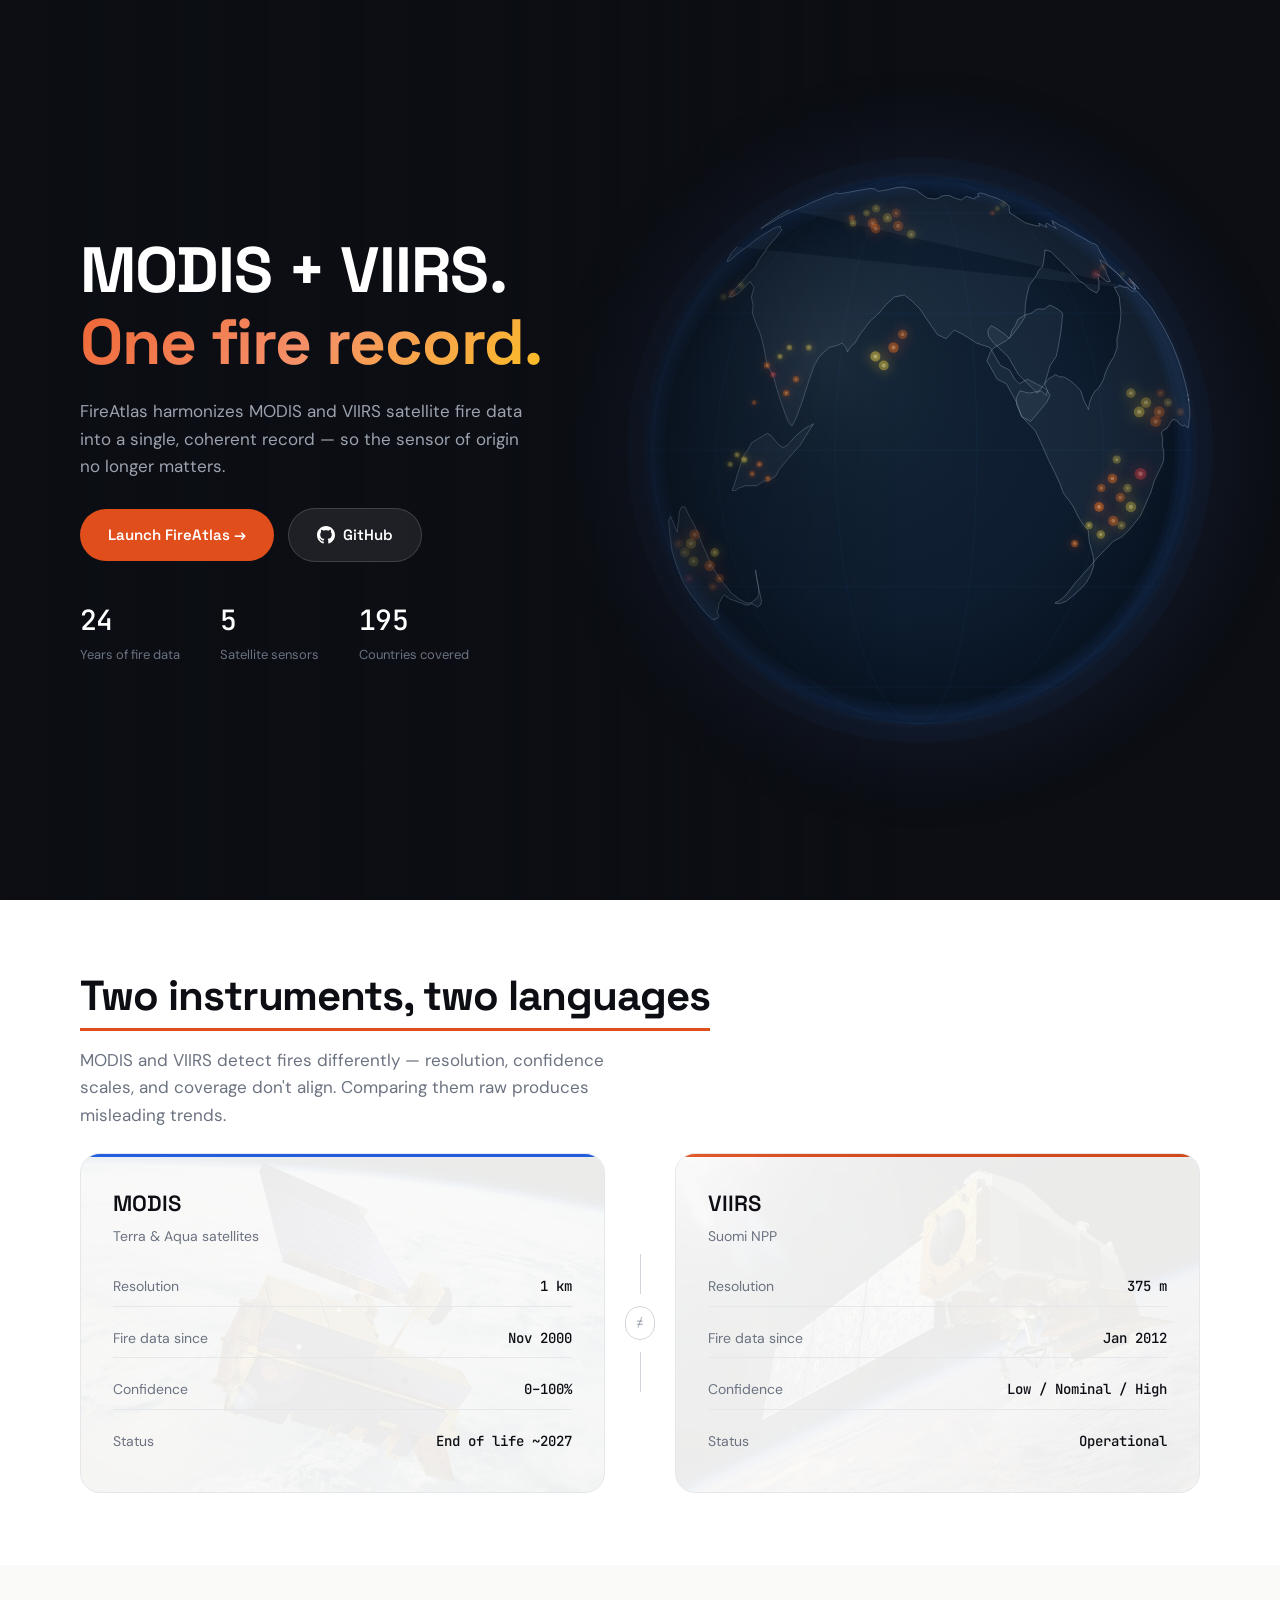
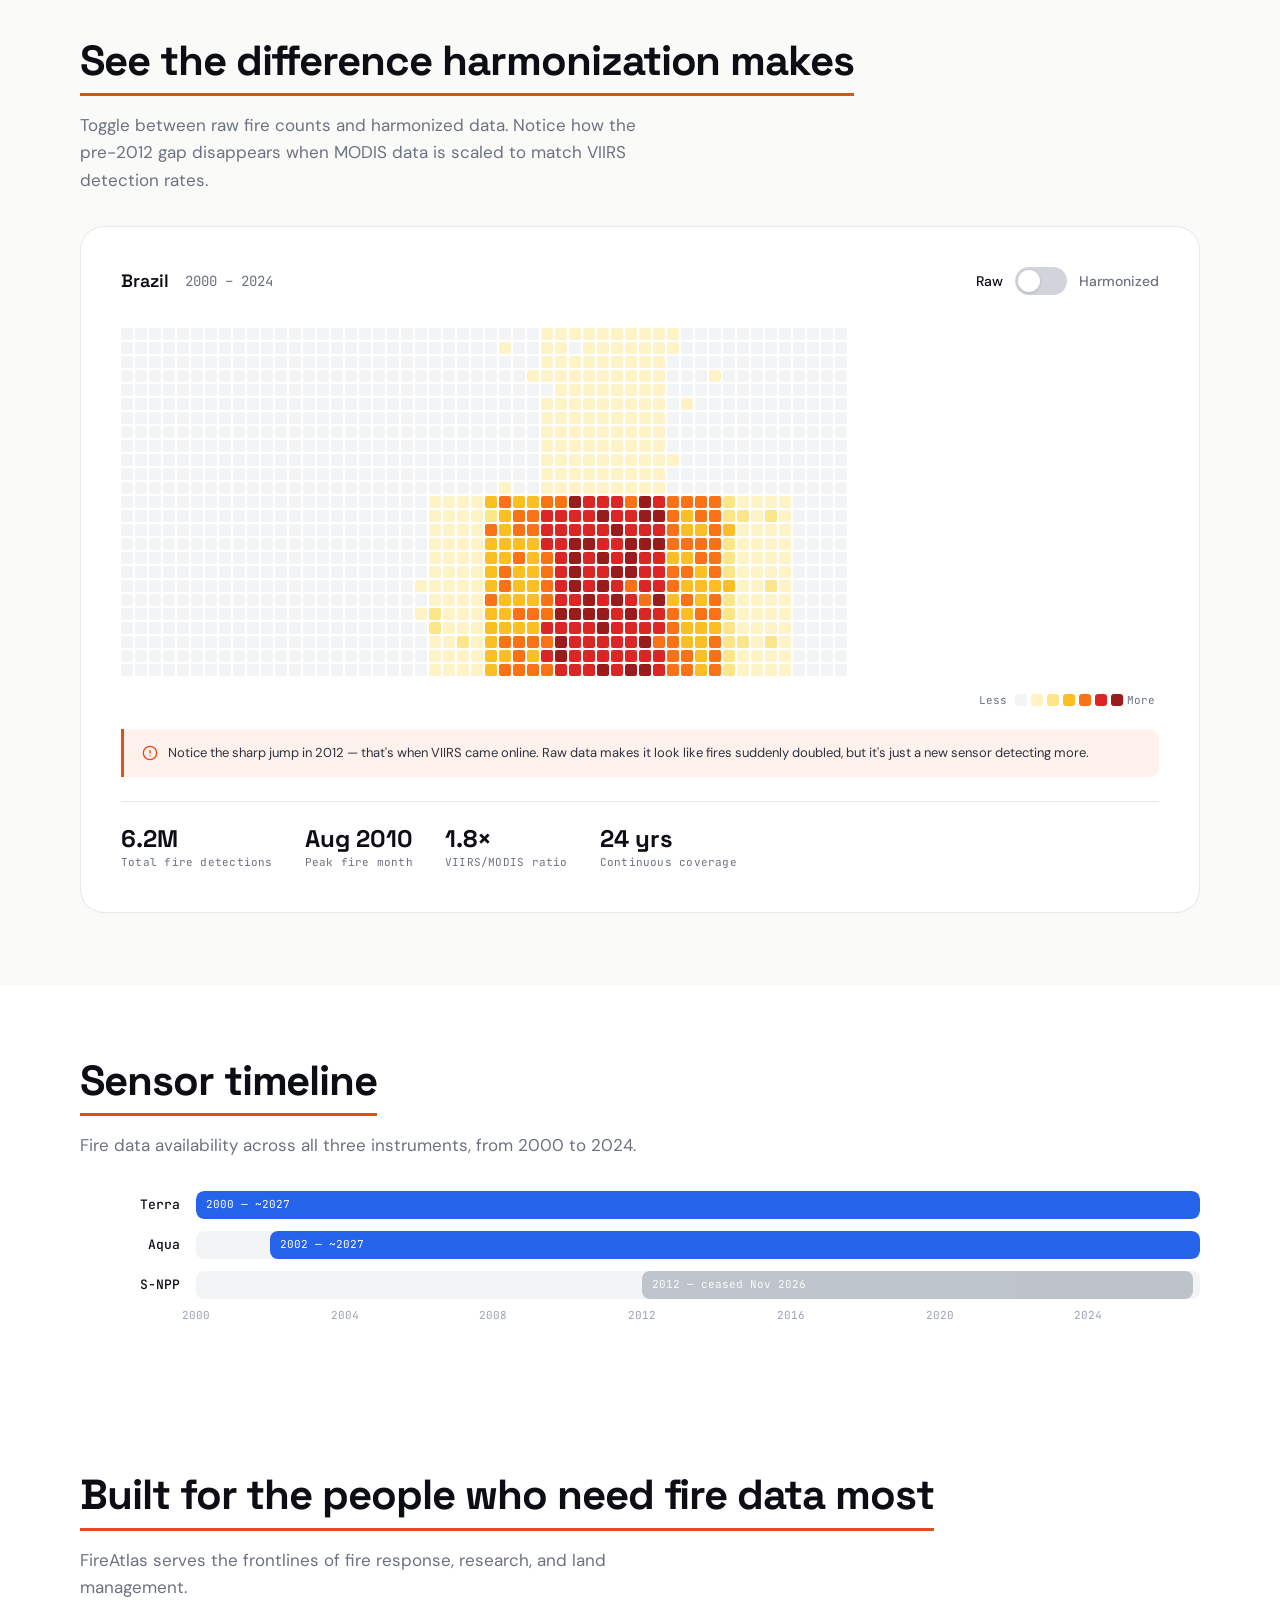
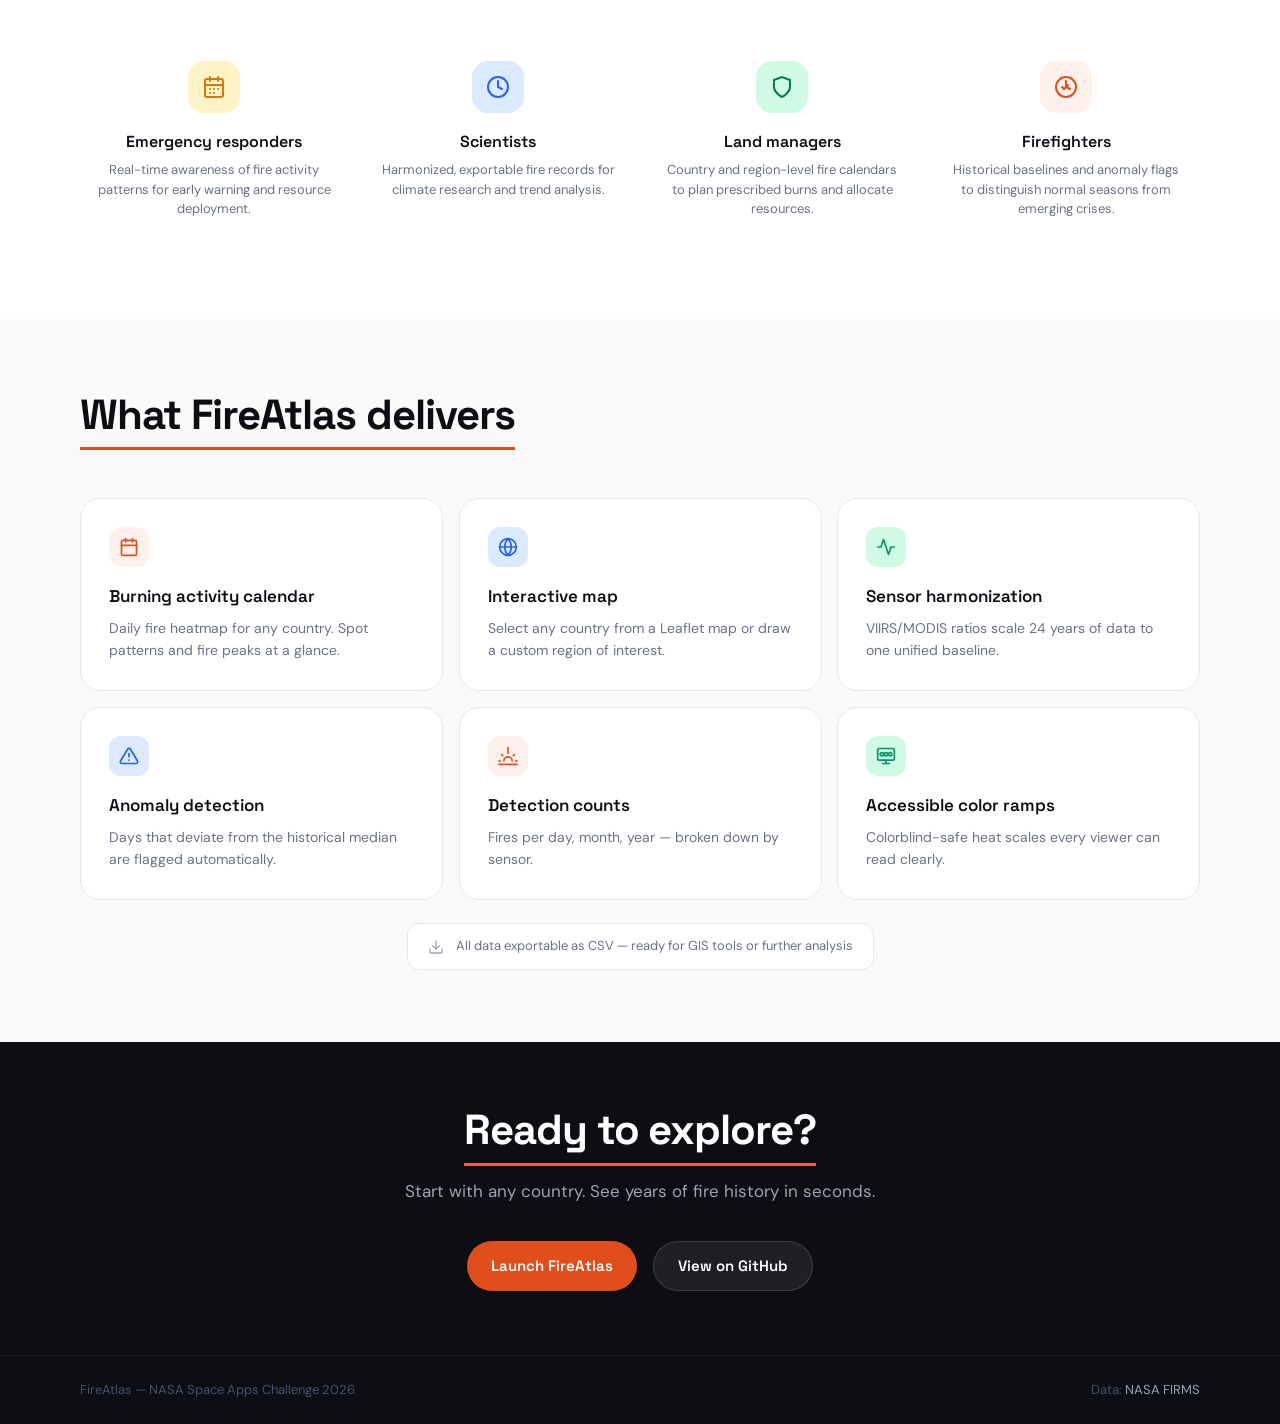
==== index.html @ 5e038f41 "Initial landing page and south american countries' data" ====
<!doctype html>
<html lang="en">
  <head>
    <meta charset="UTF-8" />
    <meta name="viewport" content="width=device-width, initial-scale=1.0" />
    <title>FireAtlas — Harmonized Global Fire Data</title>
    <link rel="preconnect" href="https://fonts.googleapis.com" />
    <link
      href="https://fonts.googleapis.com/css2?family=Space+Grotesk:wght@400;500;600;700&family=DM+Sans:wght@400;500;600&family=JetBrains+Mono:wght@400;500&display=swap"
      rel="stylesheet"
    />
    <link rel="stylesheet" href="style.css" />
  </head>
  <body>
    <div class="scroll-progress" id="scroll-progress"></div>

    <!-- ═══ HERO ═══ -->
    <section class="hero">
      <div class="hero-gradient-overlay"></div>
      <div class="hero-content">
        <h1>
          MODIS + VIIRS.<br /><span class="fire-gradient"
            >One fire record.</span
          >
        </h1>
        <p class="hero-description">
          FireAtlas harmonizes MODIS and VIIRS satellite fire data into a
          single, coherent record — so the sensor of origin no longer matters.
        </p>
        <div
          style="
            display: flex;
            gap: 14px;
            margin-bottom: 36px;
            align-items: center;
          "
        >
          <a
            class="btn btn-primary"
            href="#"
            style="font-size: 15px; padding: 14px 28px"
            >Launch FireAtlas →</a
          >
          <a
            class="btn btn-secondary"
            href="https://github.com/prateekguntupalli/FireAtlas"
            target="_blank"
            rel="noopener"
            style="font-size: 15px; padding: 14px 28px"
          >
            <svg width="18" height="18" viewBox="0 0 24 24" fill="currentColor">
              <path
                d="M12 0c-6.626 0-12 5.373-12 12 0 5.302 3.438 9.8 8.207 11.387.599.111.793-.261.793-.577v-2.234c-3.338.726-4.033-1.416-4.033-1.416-.546-1.387-1.333-1.756-1.333-1.756-1.089-.745.083-.729.083-.729 1.205.084 1.839 1.237 1.839 1.237 1.07 1.834 2.807 1.304 3.492.997.107-.775.418-1.305.762-1.604-2.665-.305-5.467-1.334-5.467-5.931 0-1.311.469-2.381 1.236-3.221-.124-.303-.535-1.524.117-3.176 0 0 1.008-.322 3.301 1.23.957-.266 1.983-.399 3.003-.404 1.02.005 2.047.138 3.006.404 2.291-1.552 3.297-1.23 3.297-1.23.653 1.653.242 2.874.118 3.176.77.84 1.235 1.911 1.235 3.221 0 4.609-2.807 5.624-5.479 5.921.43.372.823 1.102.823 2.222v3.293c0 .319.192.694.801.576 4.765-1.589 8.199-6.086 8.199-11.386 0-6.627-5.373-12-12-12z"
              />
            </svg>
            GitHub
          </a>
        </div>
        <div class="hero-stats">
          <div class="hero-stat">
            <span class="value" data-count="24">0</span>
            <span class="label">Years of fire data</span>
          </div>
          <div class="hero-stat">
            <span class="value" data-count="5">0</span>
            <span class="label">Satellite sensors</span>
          </div>
          <div class="hero-stat">
            <span class="value">195</span>
            <span class="label">Countries covered</span>
          </div>
        </div>
      </div>
      <div class="hero-globe">
        <canvas id="globe-canvas"></canvas>
      </div>
    </section>

    <!-- ═══ PROBLEM ═══ -->
    <section class="problem">
      <div class="section">
        <div class="reveal">
          <p class="section-label">The problem</p>
          <h2 class="section-title">Two instruments, two languages</h2>
          <p class="section-subtitle">
            MODIS and VIIRS detect fires differently — resolution, confidence
            scales, and coverage don't align. Comparing them raw produces
            misleading trends.
          </p>
        </div>
        <div class="sensor-comparison">
          <div class="sensor-card modis reveal-left reveal-delay-1">
            <h3>MODIS</h3>
            <p class="sensor-subtitle">Terra &amp; Aqua satellites</p>
            <div class="sensor-specs">
              <div class="sensor-spec">
                <span class="spec-label">Resolution</span
                ><span class="spec-value">1 km</span>
              </div>
              <div class="sensor-spec">
                <span class="spec-label">Fire data since</span
                ><span class="spec-value">Nov 2000</span>
              </div>
              <div class="sensor-spec">
                <span class="spec-label">Confidence</span
                ><span class="spec-value">0–100%</span>
              </div>
              <div class="sensor-spec">
                <span class="spec-label">Status</span
                ><span class="spec-value">End of life ~2027</span>
              </div>
            </div>
          </div>
          <div class="comparison-divider reveal">
            <span class="line"></span>
            <span class="vs">≠</span>
            <span class="line"></span>
          </div>
          <div class="sensor-card viirs reveal-right reveal-delay-2">
            <h3>VIIRS</h3>
            <p class="sensor-subtitle">Suomi NPP</p>
            <div class="sensor-specs">
              <div class="sensor-spec">
                <span class="spec-label">Resolution</span
                ><span class="spec-value">375 m</span>
              </div>
              <div class="sensor-spec">
                <span class="spec-label">Fire data since</span
                ><span class="spec-value">Jan 2012</span>
              </div>
              <div class="sensor-spec">
                <span class="spec-label">Confidence</span
                ><span class="spec-value">Low / Nominal / High</span>
              </div>
              <div class="sensor-spec">
                <span class="spec-label">Status</span
                ><span class="spec-value">Operational</span>
              </div>
            </div>
          </div>
        </div>
      </div>
    </section>

    <!-- ═══ TOGGLE DEMO ═══ -->
    <section class="toggle-demo">
      <div class="section">
        <div class="reveal">
          <p class="section-label">The solution</p>
          <h2 class="section-title">See the difference harmonization makes</h2>
          <p class="section-subtitle">
            Toggle between raw fire counts and harmonized data. Notice how the
            pre-2012 gap disappears when MODIS data is scaled to match VIIRS
            detection rates.
          </p>
        </div>
        <div class="demo-container reveal-scale">
          <div class="demo-header">
            <div class="demo-header-left">
              <span class="demo-country">Brazil</span>
              <span class="demo-year">2000 – 2024</span>
            </div>
            <div class="toggle-container">
              <span class="toggle-label active" id="label-raw">Raw</span>
              <div
                class="toggle-switch"
                id="harmonize-toggle"
                role="switch"
                aria-checked="false"
                tabindex="0"
              >
                <div class="knob"></div>
              </div>
              <span class="toggle-label" id="label-harmonized">Harmonized</span>
            </div>
          </div>
          <div
            id="heatmap-container"
            style="display: flex; flex-direction: column; gap: 2px"
          ></div>
          <div class="calendar-legend">
            <span class="legend-label">Less</span>
            <div class="legend-cell" style="background: var(--heat-0)"></div>
            <div class="legend-cell" style="background: var(--heat-1)"></div>
            <div class="legend-cell" style="background: var(--heat-2)"></div>
            <div class="legend-cell" style="background: var(--heat-3)"></div>
            <div class="legend-cell" style="background: var(--heat-4)"></div>
            <div class="legend-cell" style="background: var(--heat-5)"></div>
            <div class="legend-cell" style="background: var(--heat-6)"></div>
            <span class="legend-label">More</span>
          </div>
          <div class="demo-annotation" id="demo-annotation">
            <svg
              width="16"
              height="16"
              viewBox="0 0 24 24"
              fill="none"
              stroke="var(--ember-500)"
              stroke-width="2"
              stroke-linecap="round"
            >
              <circle cx="12" cy="12" r="10" />
              <path d="M12 8v4M12 16h.01" />
            </svg>
            <span id="annotation-text"
              >Notice the sharp jump in 2012 — that's when VIIRS came online.
              Raw data makes it look like fires suddenly doubled, but it's just
              a new sensor detecting more.</span
            >
          </div>
          <div class="demo-stats">
            <div class="demo-stat">
              <span class="demo-stat-value" id="stat-total">6.2M</span>
              <span class="demo-stat-label">Total fire detections</span>
            </div>
            <div class="demo-stat">
              <span class="demo-stat-value" id="stat-peak">Aug 2010</span>
              <span class="demo-stat-label">Peak fire month</span>
            </div>
            <div class="demo-stat">
              <span class="demo-stat-value" id="stat-ratio">1.8×</span>
              <span class="demo-stat-label">VIIRS/MODIS ratio</span>
            </div>
            <div class="demo-stat">
              <span class="demo-stat-value" id="stat-coverage">24 yrs</span>
              <span class="demo-stat-label">Continuous coverage</span>
            </div>
          </div>
        </div>
      </div>
    </section>

    <!-- ═══ SENSOR TIMELINE ═══ -->
    <section class="timeline-section">
      <div class="section">
        <div class="reveal">
          <p class="section-label">Coverage</p>
          <h2 class="section-title">Sensor timeline</h2>
          <p class="section-subtitle">
            Fire data availability across all three instruments, from 2000 to
            2024.
          </p>
        </div>
        <div
          class="timeline-bar-container reveal"
          id="timeline-container"
        ></div>
      </div>
    </section>

    <!-- ═══ WHO IT'S FOR ═══ -->
    <section class="audience-section" style="background: var(--white)">
      <div class="section">
        <div class="reveal">
          <h2 class="section-title">
            Built for the people who need fire data most
          </h2>
          <p class="section-subtitle">
            FireAtlas serves the frontlines of fire response, research, and land
            management.
          </p>
        </div>
        <div
          style="
            display: grid;
            grid-template-columns: repeat(4, 1fr);
            gap: 16px;
            margin-top: 32px;
          "
        >
          <div class="reveal" style="text-align: center; padding: 28px 16px">
            <div
              style="
                width: 52px;
                height: 52px;
                border-radius: 16px;
                background: #fef3c7;
                display: flex;
                align-items: center;
                justify-content: center;
                margin: 0 auto 16px;
              "
            >
              <svg
                width="24"
                height="24"
                viewBox="0 0 24 24"
                fill="none"
                stroke="#D97706"
                stroke-width="2"
                stroke-linecap="round"
              >
                <path
                  d="M8 2v4M16 2v4M3 10h18M5 4h14a2 2 0 012 2v14a2 2 0 01-2 2H5a2 2 0 01-2-2V6a2 2 0 012-2z"
                />
                <path d="M8 14h.01M12 14h.01M16 14h.01M8 18h.01M12 18h.01" />
              </svg>
            </div>
            <h3
              style="
                font-family: var(--font-display);
                font-size: 16px;
                font-weight: 600;
                margin-bottom: 6px;
              "
            >
              Emergency responders
            </h3>
            <p
              style="font-size: 13px; color: var(--slate-500); line-height: 1.5"
            >
              Real-time awareness of fire activity patterns for early warning
              and resource deployment.
            </p>
          </div>
          <div
            class="reveal reveal-delay-1"
            style="text-align: center; padding: 28px 16px"
          >
            <div
              style="
                width: 52px;
                height: 52px;
                border-radius: 16px;
                background: var(--blue-100);
                display: flex;
                align-items: center;
                justify-content: center;
                margin: 0 auto 16px;
              "
            >
              <svg
                width="24"
                height="24"
                viewBox="0 0 24 24"
                fill="none"
                stroke="var(--blue-500)"
                stroke-width="2"
                stroke-linecap="round"
              >
                <circle cx="12" cy="12" r="10" />
                <path d="M12 6v6l4 2" />
              </svg>
            </div>
            <h3
              style="
                font-family: var(--font-display);
                font-size: 16px;
                font-weight: 600;
                margin-bottom: 6px;
              "
            >
              Scientists
            </h3>
            <p
              style="font-size: 13px; color: var(--slate-500); line-height: 1.5"
            >
              Harmonized, exportable fire records for climate research and trend
              analysis.
            </p>
          </div>
          <div
            class="reveal reveal-delay-2"
            style="text-align: center; padding: 28px 16px"
          >
            <div
              style="
                width: 52px;
                height: 52px;
                border-radius: 16px;
                background: var(--green-100);
                display: flex;
                align-items: center;
                justify-content: center;
                margin: 0 auto 16px;
              "
            >
              <svg
                width="24"
                height="24"
                viewBox="0 0 24 24"
                fill="none"
                stroke="var(--green-600)"
                stroke-width="2"
                stroke-linecap="round"
              >
                <path d="M12 22s8-4 8-10V5l-8-3-8 3v7c0 6 8 10 8 10z" />
              </svg>
            </div>
            <h3
              style="
                font-family: var(--font-display);
                font-size: 16px;
                font-weight: 600;
                margin-bottom: 6px;
              "
            >
              Land managers
            </h3>
            <p
              style="font-size: 13px; color: var(--slate-500); line-height: 1.5"
            >
              Country and region-level fire calendars to plan prescribed burns
              and allocate resources.
            </p>
          </div>
          <div
            class="reveal reveal-delay-3"
            style="text-align: center; padding: 28px 16px"
          >
            <div
              style="
                width: 52px;
                height: 52px;
                border-radius: 16px;
                background: var(--ember-100);
                display: flex;
                align-items: center;
                justify-content: center;
                margin: 0 auto 16px;
              "
            >
              <svg
                width="24"
                height="24"
                viewBox="0 0 24 24"
                fill="none"
                stroke="var(--ember-500)"
                stroke-width="2"
                stroke-linecap="round"
              >
                <path
                  d="M12 2C6.48 2 2 6.48 2 12s4.48 10 10 10 10-4.48 10-10S17.52 2 12 2z"
                />
                <path d="M12 6v6l4 2" />
                <path d="M8 12l2 2 4-4" />
              </svg>
            </div>
            <h3
              style="
                font-family: var(--font-display);
                font-size: 16px;
                font-weight: 600;
                margin-bottom: 6px;
              "
            >
              Firefighters
            </h3>
            <p
              style="font-size: 13px; color: var(--slate-500); line-height: 1.5"
            >
              Historical baselines and anomaly flags to distinguish normal
              seasons from emerging crises.
            </p>
          </div>
        </div>
      </div>
    </section>

    <!-- ═══ FEATURES ═══ -->
    <section class="features">
      <div class="section">
        <div class="reveal">
          <h2 class="section-title">What FireAtlas delivers</h2>
        </div>
        <div
          class="features-grid"
          style="
            grid-template-columns: repeat(3, 1fr);
            gap: 16px;
            margin-top: 32px;
          "
        >
          <div class="feature-card reveal">
            <div class="feature-icon ember">
              <svg
                viewBox="0 0 24 24"
                fill="none"
                stroke="currentColor"
                stroke-width="2"
                stroke-linecap="round"
                stroke-linejoin="round"
              >
                <rect x="3" y="4" width="18" height="18" rx="2" ry="2" />
                <line x1="16" y1="2" x2="16" y2="6" />
                <line x1="8" y1="2" x2="8" y2="6" />
                <line x1="3" y1="10" x2="21" y2="10" />
              </svg>
            </div>
            <h3>Burning activity calendar</h3>
            <p>
              Daily fire heatmap for any country. Spot patterns and fire peaks
              at a glance.
            </p>
          </div>
          <div class="feature-card reveal reveal-delay-1">
            <div class="feature-icon blue">
              <svg
                viewBox="0 0 24 24"
                fill="none"
                stroke="currentColor"
                stroke-width="2"
                stroke-linecap="round"
                stroke-linejoin="round"
              >
                <circle cx="12" cy="12" r="10" />
                <line x1="2" y1="12" x2="22" y2="12" />
                <path
                  d="M12 2a15.3 15.3 0 014 10 15.3 15.3 0 01-4 10 15.3 15.3 0 01-4-10 15.3 15.3 0 014-10z"
                />
              </svg>
            </div>
            <h3>Interactive map</h3>
            <p>
              Select any country from a Leaflet map or draw a custom region of
              interest.
            </p>
          </div>
          <div class="feature-card reveal">
            <div class="feature-icon green">
              <svg
                viewBox="0 0 24 24"
                fill="none"
                stroke="currentColor"
                stroke-width="2"
                stroke-linecap="round"
                stroke-linejoin="round"
              >
                <polyline points="22 12 18 12 15 21 9 3 6 12 2 12" />
              </svg>
            </div>
            <h3>Sensor harmonization</h3>
            <p>
              VIIRS/MODIS ratios scale 24 years of data to one unified baseline.
            </p>
          </div>
          <div class="feature-card reveal reveal-delay-1">
            <div class="feature-icon blue">
              <svg
                viewBox="0 0 24 24"
                fill="none"
                stroke="currentColor"
                stroke-width="2"
                stroke-linecap="round"
                stroke-linejoin="round"
              >
                <path
                  d="M10.29 3.86L1.82 18a2 2 0 001.71 3h16.94a2 2 0 001.71-3L13.71 3.86a2 2 0 00-3.42 0z"
                />
                <line x1="12" y1="9" x2="12" y2="13" />
                <line x1="12" y1="17" x2="12.01" y2="17" />
              </svg>
            </div>
            <h3>Anomaly detection</h3>
            <p>
              Days that deviate from the historical median are flagged
              automatically.
            </p>
          </div>
          <div class="feature-card reveal">
            <div class="feature-icon ember">
              <svg
                viewBox="0 0 24 24"
                fill="none"
                stroke="currentColor"
                stroke-width="2"
                stroke-linecap="round"
                stroke-linejoin="round"
              >
                <path d="M17 18a5 5 0 00-10 0" />
                <line x1="12" y1="2" x2="12" y2="9" />
                <line x1="4.22" y1="10.22" x2="5.64" y2="11.64" />
                <line x1="1" y1="18" x2="3" y2="18" />
                <line x1="21" y1="18" x2="23" y2="18" />
                <line x1="18.36" y1="11.64" x2="19.78" y2="10.22" />
                <line x1="23" y1="22" x2="1" y2="22" />
              </svg>
            </div>
            <h3>Detection counts</h3>
            <p>Fires per day, month, year — broken down by sensor.</p>
          </div>
          <div class="feature-card reveal reveal-delay-1">
            <div class="feature-icon green">
              <svg
                viewBox="0 0 24 24"
                fill="none"
                stroke="currentColor"
                stroke-width="2"
                stroke-linecap="round"
                stroke-linejoin="round"
              >
                <rect x="2" y="3" width="20" height="14" rx="2" />
                <path d="M8 21h8M12 17v4" />
                <circle cx="7" cy="10" r="2" fill="none" />
                <circle cx="12" cy="10" r="2" fill="none" />
                <circle cx="17" cy="10" r="2" fill="none" />
              </svg>
            </div>
            <h3>Accessible color ramps</h3>
            <p>Colorblind-safe heat scales every viewer can read clearly.</p>
          </div>
        </div>
        <div style="text-align: center; margin-top: 24px">
          <div
            class="reveal"
            style="
              display: inline-flex;
              align-items: center;
              gap: 12px;
              padding: 12px 20px;
              background: var(--white);
              border: 1px solid var(--slate-200);
              border-radius: 12px;
              font-size: 13px;
              color: var(--slate-500);
            "
          >
            <svg
              width="16"
              height="16"
              viewBox="0 0 24 24"
              fill="none"
              stroke="var(--slate-400)"
              stroke-width="2"
              stroke-linecap="round"
            >
              <path d="M21 15v4a2 2 0 01-2 2H5a2 2 0 01-2-2v-4" />
              <polyline points="7 10 12 15 17 10" />
              <line x1="12" y1="15" x2="12" y2="3" />
            </svg>
            All data exportable as CSV — ready for GIS tools or further analysis
          </div>
        </div>
      </div>
    </section>

    <!-- ═══ CTA ═══ -->
    <section class="cta-section">
      <h2 class="section-title">Ready to explore?</h2>
      <p class="section-subtitle">
        Start with any country. See years of fire history in seconds.
      </p>
      <div class="cta-buttons">
        <a class="btn btn-primary" href="#">Launch FireAtlas</a>
        <a class="btn btn-secondary" href="#">View on GitHub</a>
      </div>
    </section>

    <footer class="footer">
      <span class="footer-text"
        >FireAtlas — NASA Space Apps Challenge 2026</span
      >
      <span class="footer-text"
        >Data:
        <a
          href="https://firms.modaps.eosdis.nasa.gov"
          target="_blank"
          rel="noopener"
          >NASA FIRMS</a
        ></span
      >
    </footer>

    <script src="script.js"></script>
  </body>
</html>
---- style.css ----
*,
*::before,
*::after {
  margin: 0;
  padding: 0;
  box-sizing: border-box;
}

:root {
  --ember-600: #b93815;
  --ember-500: #e04e1c;
  --ember-400: #ef6534;
  --ember-300: #f49068;
  --ember-100: #fff1ec;
  --blue-600: #1d4ed8;
  --blue-500: #2563eb;
  --blue-400: #3b82f6;
  --blue-100: #dbeafe;
  --green-600: #047857;
  --green-500: #059669;
  --green-100: #d1fae5;
  --slate-900: #0c0e14;
  --slate-800: #1a1d26;
  --slate-700: #2d3140;
  --slate-600: #4b5068;
  --slate-500: #6b7280;
  --slate-400: #9ca3af;
  --slate-300: #d1d5db;
  --slate-200: #e5e7eb;
  --slate-100: #f3f4f6;
  --slate-50: #fafaf9;
  --white: #ffffff;
  --font-display: "Space Grotesk", system-ui, sans-serif;
  --font-body: "DM Sans", system-ui, sans-serif;
  --font-mono: "JetBrains Mono", "Fira Code", monospace;
  /* Heat scale for calendar */
  --heat-0: #f3f4f6;
  --heat-1: #fef3c7;
  --heat-2: #fde68a;
  --heat-3: #fbbf24;
  --heat-4: #f97316;
  --heat-5: #dc2626;
  --heat-6: #991b1b;
}

html {
  scroll-behavior: smooth;
}
body {
  font-family: var(--font-body);
  color: var(--slate-900);
  background: var(--slate-50);
  -webkit-font-smoothing: antialiased;
  line-height: 1.6;
  overflow-x: hidden;
}

/* ── HERO ────────────────────────────────── */
.hero {
  position: relative;
  min-height: 100vh;
  background: var(--slate-900);
  color: var(--white);
  display: flex;
  align-items: center;
  overflow: hidden;
}

.hero-content {
  padding: 80px 0 80px 80px;
  z-index: 2;
  max-width: 560px;
  width: 50%;
  flex-shrink: 0;
  margin-left: calc((100% - 1280px) / 2);
}

.hero-badge {
  display: inline-flex;
  align-items: center;
  gap: 8px;
  padding: 6px 14px;
  border: 1px solid rgba(255, 255, 255, 0.12);
  border-radius: 100px;
  font-family: var(--font-mono);
  font-size: 12px;
  letter-spacing: 0.02em;
  color: var(--slate-400);
  margin-bottom: 32px;
}

.hero-badge .dot {
  width: 6px;
  height: 6px;
  background: var(--green-500);
  border-radius: 50%;
  animation: pulse-dot 2s ease-in-out infinite;
}

@keyframes pulse-dot {
  0%,
  100% {
    opacity: 1;
    transform: scale(1);
  }
  50% {
    opacity: 0.5;
    transform: scale(1.4);
  }
}

.hero h1 {
  font-family: var(--font-display);
  font-size: clamp(40px, 5vw, 64px);
  font-weight: 700;
  line-height: 1.12;
  letter-spacing: -0.015em;
  margin-bottom: 20px;
}

.hero h1 .fire-gradient {
  background: linear-gradient(
    135deg,
    var(--ember-400) 0%,
    var(--ember-300) 50%,
    #fbbf24 100%
  );
  -webkit-background-clip: text;
  -webkit-text-fill-color: transparent;
  background-clip: text;
}

.hero-description {
  font-size: 17px;
  color: var(--slate-400);
  line-height: 1.6;
  max-width: 460px;
  margin-bottom: 28px;
}

.hero-stats {
  display: flex;
  gap: 40px;
}

.hero-stat {
  display: flex;
  flex-direction: column;
}

.hero-stat .value {
  font-family: var(--font-mono);
  font-size: 28px;
  font-weight: 500;
  color: var(--white);
  letter-spacing: -0.02em;
}

.hero-stat .label {
  font-size: 13px;
  color: var(--slate-500);
  margin-top: 2px;
}

.hero-globe {
  position: relative;
  display: flex;
  align-items: center;
  justify-content: center;
  height: 100vh;
  flex: 1;
}

.hero-globe canvas {
  width: 100%;
  height: 100%;
}

.hero-gradient-overlay {
  position: absolute;
  top: 0;
  left: 0;
  right: 0;
  bottom: 0;
  background: linear-gradient(
    90deg,
    var(--slate-900) 0%,
    rgba(12, 14, 20, 0.6) 40%,
    rgba(12, 14, 20, 0) 70%
  );
  z-index: 1;
  pointer-events: none;
}

/* ── SECTIONS COMMON ─────────────────────── */
.section {
  padding: 72px 80px;
  max-width: 1280px;
  margin: 0 auto;
}

.section-label {
  display: none;
}

.section-title {
  font-family: var(--font-display);
  font-size: clamp(28px, 3.5vw, 42px);
  font-weight: 700;
  letter-spacing: -0.025em;
  line-height: 1.15;
  color: var(--slate-900);
  margin-bottom: 16px;
  display: inline-block;
  border-bottom: 3px solid var(--ember-500);
  padding-bottom: 8px;
}

.section-subtitle {
  font-size: 17px;
  color: var(--slate-500);
  max-width: 560px;
  line-height: 1.6;
}

/* ── PROBLEM SECTION ─────────────────────── */
.problem {
  background: var(--white);
  padding-top: 72px;
  padding-bottom: 72px;
}
.problem .section {
  padding-top: 0;
  padding-bottom: 0;
}

.sensor-comparison {
  display: grid;
  grid-template-columns: 1fr auto 1fr;
  gap: 20px;
  align-items: center;
  margin-top: 24px;
}

.sensor-card {
  background: var(--slate-50);
  border: 1px solid var(--slate-200);
  border-radius: 20px;
  padding: 32px;
  position: relative;
  overflow: hidden;
}

.sensor-card::after {
  content: "";
  position: absolute;
  top: 0;
  left: 0;
  right: 0;
  bottom: 0;
  background-size: cover;
  background-position: center;
  background-repeat: no-repeat;
  opacity: 0.06;
  pointer-events: none;
  z-index: 0;
}

.sensor-card > * {
  position: relative;
  z-index: 1;
}

.sensor-card.modis::after {
  background-image: url("modis.jpg");
}

.sensor-card.viirs::after {
  background-image: url("viirs.avif");
}

.sensor-card::before {
  content: "";
  position: absolute;
  top: 0;
  left: 0;
  right: 0;
  height: 3px;
}

.sensor-card.modis::before {
  background: var(--blue-500);
}
.sensor-card.viirs::before {
  background: var(--ember-500);
}

.sensor-card h3 {
  font-family: var(--font-display);
  font-size: 22px;
  font-weight: 600;
  margin-bottom: 4px;
}

.sensor-card .sensor-subtitle {
  font-size: 14px;
  color: var(--slate-500);
  margin-bottom: 20px;
}

.sensor-specs {
  display: flex;
  flex-direction: column;
  gap: 12px;
}

.sensor-spec {
  display: flex;
  justify-content: space-between;
  align-items: center;
  padding: 8px 0;
  border-bottom: 1px solid var(--slate-200);
}

.sensor-spec:last-child {
  border-bottom: none;
}

.sensor-spec .spec-label {
  font-size: 14px;
  color: var(--slate-500);
}

.sensor-spec .spec-value {
  font-family: var(--font-mono);
  font-size: 14px;
  font-weight: 500;
  color: var(--slate-900);
}

.comparison-divider {
  display: flex;
  flex-direction: column;
  align-items: center;
  gap: 12px;
  color: var(--slate-400);
}

.comparison-divider .line {
  width: 1px;
  height: 40px;
  background: var(--slate-300);
}

.comparison-divider .vs {
  font-family: var(--font-mono);
  font-size: 13px;
  color: var(--slate-400);
  padding: 6px 10px;
  border: 1px solid var(--slate-300);
  border-radius: 100px;
}

/* ── TOGGLE DEMO SECTION ─────────────────── */
.toggle-demo {
  background: var(--slate-50);
}

.demo-container {
  margin-top: 32px;
  background: var(--white);
  border: 1px solid var(--slate-200);
  border-radius: 24px;
  padding: 40px;
  position: relative;
}

.demo-header {
  display: flex;
  align-items: center;
  justify-content: space-between;
  margin-bottom: 32px;
}

.demo-header-left {
  display: flex;
  align-items: center;
  gap: 16px;
}

.demo-country {
  font-family: var(--font-display);
  font-size: 18px;
  font-weight: 600;
}

.demo-year {
  font-family: var(--font-mono);
  font-size: 14px;
  color: var(--slate-500);
}

/* Toggle switch */
.toggle-container {
  display: flex;
  align-items: center;
  gap: 12px;
}

.toggle-label {
  font-size: 14px;
  font-weight: 500;
  color: var(--slate-500);
  transition: color 0.3s;
}

.toggle-label.active {
  color: var(--slate-900);
}

.toggle-switch {
  width: 52px;
  height: 28px;
  background: var(--slate-300);
  border-radius: 100px;
  position: relative;
  cursor: pointer;
  transition: background 0.3s cubic-bezier(0.34, 1.56, 0.64, 1);
}

.toggle-switch.on {
  background: var(--green-500);
}

.toggle-switch .knob {
  width: 22px;
  height: 22px;
  background: var(--white);
  border-radius: 50%;
  position: absolute;
  top: 3px;
  left: 3px;
  transition: transform 0.35s cubic-bezier(0.34, 1.56, 0.64, 1);
  box-shadow: 0 1px 3px rgba(0, 0, 0, 0.15);
}

.toggle-switch.on .knob {
  transform: translateX(24px);
}

/* Calendar heatmap */
.calendar-heatmap {
  display: flex;
  flex-direction: column;
  gap: 2px;
}

.calendar-row {
  display: flex;
  gap: 2px;
}

.calendar-cell {
  width: 12px;
  height: 12px;
  border-radius: 2px;
  transition:
    background 0.15s ease,
    transform 0.2s ease;
}

.calendar-cell:hover {
  transform: scale(1.8);
  z-index: 2;
  position: relative;
  outline: 2px solid var(--slate-900);
  outline-offset: 1px;
}

.calendar-months {
  display: flex;
  gap: 2px;
  margin-bottom: 6px;
  padding-left: 0;
}

.calendar-months span {
  font-family: var(--font-mono);
  font-size: 11px;
  color: var(--slate-400);
  text-align: center;
}

.calendar-legend {
  display: flex;
  align-items: center;
  gap: 4px;
  margin-top: 16px;
  justify-content: flex-end;
}

.calendar-legend .legend-label {
  font-family: var(--font-mono);
  font-size: 11px;
  color: var(--slate-500);
  margin-right: 4px;
}

.calendar-legend .legend-cell {
  width: 12px;
  height: 12px;
  border-radius: 3px;
}

/* Heatmap year labels */
.heatmap-years {
  display: flex;
  flex-direction: column;
  gap: 2px;
  justify-content: flex-start;
  padding-left: 8px;
}

.heatmap-years span {
  font-family: var(--font-mono);
  font-size: 9px;
  color: var(--slate-400);
  height: 12px;
  line-height: 12px;
  white-space: nowrap;
  letter-spacing: 0.02em;
}

.heatmap-years span.viirs-era {
  color: var(--ember-500);
  font-weight: 600;
}

/* Demo stats row */
.demo-stats {
  display: flex;
  gap: 32px;
  margin-top: 24px;
  padding-top: 24px;
  border-top: 1px solid var(--slate-200);
}

.demo-stat {
  display: flex;
  flex-direction: column;
  gap: 2px;
}

.demo-stat .demo-stat-value {
  font-family: var(--font-display);
  font-size: 24px;
  font-weight: 700;
  color: var(--slate-900);
  line-height: 1.1;
}

.demo-stat .demo-stat-label {
  font-family: var(--font-mono);
  font-size: 11px;
  color: var(--slate-500);
  letter-spacing: 0.02em;
}

/* Annotation callout */
.demo-annotation {
  display: flex;
  align-items: flex-start;
  gap: 10px;
  margin-top: 20px;
  padding: 14px 18px;
  background: var(--ember-100);
  border-left: 3px solid var(--ember-500);
  border-radius: 0 10px 10px 0;
  font-size: 13px;
  color: var(--slate-700);
  line-height: 1.5;
  transition:
    opacity 0.4s,
    transform 0.4s;
}

.demo-annotation svg {
  flex-shrink: 0;
  margin-top: 2px;
}

.demo-annotation.harmonized-note {
  background: var(--green-100);
  border-left-color: var(--green-500);
}

/* Year axis */
.calendar-years {
  display: flex;
  gap: 2px;
  margin-top: 6px;
}

.calendar-years span {
  font-family: var(--font-mono);
  font-size: 10px;
  color: var(--slate-400);
  text-align: center;
}

/* ── SENSOR TIMELINE ─────────────────────── */
.timeline-section {
  background: var(--white);
}

.timeline-bar-container {
  margin-top: 32px;
  position: relative;
}

.timeline-bar {
  display: flex;
  flex-direction: column;
  gap: 12px;
  position: relative;
}

.timeline-row {
  display: flex;
  align-items: center;
  gap: 16px;
}

.timeline-row .sensor-name {
  font-family: var(--font-mono);
  font-size: 13px;
  font-weight: 500;
  width: 100px;
  text-align: right;
  flex-shrink: 0;
}

.timeline-row .bar-track {
  flex: 1;
  height: 28px;
  background: var(--slate-100);
  border-radius: 8px;
  position: relative;
  overflow: hidden;
}

.timeline-row .bar-fill {
  position: absolute;
  top: 0;
  height: 100%;
  border-radius: 8px;
  display: flex;
  align-items: center;
  padding: 0 10px;
  font-family: var(--font-mono);
  font-size: 11px;
  color: var(--white);
  white-space: nowrap;
}

.bar-fill.modis-bar {
  background: var(--blue-500);
}
.bar-fill.viirs-bar {
  background: var(--ember-500);
}
.bar-fill.ceased {
  background: var(--slate-400);
  opacity: 0.6;
}

.timeline-years {
  display: flex;
  margin-left: 116px;
  margin-top: 8px;
}

.timeline-years span {
  font-family: var(--font-mono);
  font-size: 11px;
  color: var(--slate-400);
}

/* ── FEATURES ────────────────────────────── */
.features {
  background: var(--slate-50);
}

.features-grid {
  display: grid;
  grid-template-columns: repeat(2, 1fr);
  gap: 16px;
  margin-top: 32px;
}

.feature-card {
  background: var(--white);
  border: 1px solid var(--slate-200);
  border-radius: 20px;
  padding: 28px;
  transition: border-color 0.2s ease;
}

.feature-card:hover {
  border-color: var(--slate-300);
}

.feature-icon {
  width: 40px;
  height: 40px;
  border-radius: 12px;
  display: flex;
  align-items: center;
  justify-content: center;
  margin-bottom: 16px;
}

.feature-icon svg {
  width: 20px;
  height: 20px;
}

.feature-icon.ember {
  background: var(--ember-100);
  color: var(--ember-500);
}
.feature-icon.blue {
  background: var(--blue-100);
  color: var(--blue-500);
}
.feature-icon.green {
  background: var(--green-100);
  color: var(--green-500);
}

.feature-card h3 {
  font-family: var(--font-display);
  font-size: 17px;
  font-weight: 600;
  margin-bottom: 8px;
}

.feature-card p {
  font-size: 14px;
  color: var(--slate-500);
  line-height: 1.55;
}

/* ── CTA / FOOTER ────────────────────────── */
.cta-section {
  background: var(--slate-900);
  color: var(--white);
  text-align: center;
  padding: 64px 80px;
}

.cta-section .section-title {
  color: var(--white);
  margin-bottom: 12px;
  border-bottom-color: var(--ember-400);
}

.cta-section .section-subtitle {
  color: var(--slate-400);
  margin: 0 auto 36px;
}

.cta-buttons {
  display: flex;
  gap: 16px;
  justify-content: center;
}

.btn {
  display: inline-flex;
  align-items: center;
  gap: 8px;
  padding: 12px 24px;
  border-radius: 100px;
  font-family: var(--font-display);
  font-size: 15px;
  font-weight: 600;
  text-decoration: none;
  cursor: pointer;
  border: none;
  transition:
    transform 0.15s ease,
    box-shadow 0.15s ease;
}

.btn:hover {
  transform: translateY(-1px);
}

.btn:active {
  transform: translateY(0);
}

.btn-primary {
  background: var(--ember-500);
  color: var(--white);
}

.btn-primary:hover {
  box-shadow: 0 4px 16px rgba(212, 69, 26, 0.35);
}

.btn-secondary {
  background: rgba(255, 255, 255, 0.08);
  color: var(--white);
  border: 1px solid rgba(255, 255, 255, 0.15);
  border-radius: 100px;
}

.btn-secondary:hover {
  background: rgba(255, 255, 255, 0.12);
}

.footer {
  background: var(--slate-900);
  border-top: 1px solid rgba(255, 255, 255, 0.06);
  padding: 24px 80px;
  display: flex;
  justify-content: space-between;
  align-items: center;
}

.footer-text {
  font-size: 13px;
  color: var(--slate-600);
}

.footer-text a {
  color: var(--slate-400);
  text-decoration: none;
}

/* ── SCROLL PROGRESS BAR ────────────────── */
.scroll-progress {
  position: fixed;
  top: 0;
  left: 0;
  height: 3px;
  background: linear-gradient(90deg, var(--ember-500), var(--ember-300));
  z-index: 100;
  width: 0%;
  transition: width 0.05s linear;
}

/* ── SCROLL REVEAL ───────────────────────── */
.reveal {
  opacity: 0;
  transform: translateY(40px);
  transition:
    opacity 0.8s cubic-bezier(0.16, 1, 0.3, 1),
    transform 0.8s cubic-bezier(0.16, 1, 0.3, 1);
}

.reveal.visible {
  opacity: 1;
  transform: translateY(0) scale(1);
}

.reveal-delay-1 {
  transition-delay: 0.12s;
}
.reveal-delay-2 {
  transition-delay: 0.24s;
}
.reveal-delay-3 {
  transition-delay: 0.36s;
}

/* Slide from left */
.reveal-left {
  opacity: 0;
  transform: translateX(-60px);
  transition:
    opacity 0.8s cubic-bezier(0.16, 1, 0.3, 1),
    transform 0.8s cubic-bezier(0.16, 1, 0.3, 1);
}
.reveal-left.visible {
  opacity: 1;
  transform: translateX(0);
}

/* Slide from right */
.reveal-right {
  opacity: 0;
  transform: translateX(60px);
  transition:
    opacity 0.8s cubic-bezier(0.16, 1, 0.3, 1),
    transform 0.8s cubic-bezier(0.16, 1, 0.3, 1);
}
.reveal-right.visible {
  opacity: 1;
  transform: translateX(0);
}

/* Scale up */
.reveal-scale {
  opacity: 0;
  transform: scale(0.92);
  transition:
    opacity 0.8s cubic-bezier(0.16, 1, 0.3, 1),
    transform 0.8s cubic-bezier(0.16, 1, 0.3, 1);
}
.reveal-scale.visible {
  opacity: 1;
  transform: scale(1);
}

/* Hero parallax content */
.hero-content {
  will-change: transform, opacity;
}
.hero-globe {
  will-change: transform;
}

/* Section divider line animation */
.section-line {
  width: 0;
  height: 2px;
  background: linear-gradient(90deg, var(--ember-500), transparent);
  margin-bottom: 32px;
  transition: width 1s cubic-bezier(0.16, 1, 0.3, 1) 0.2s;
}
.section-line.visible {
  width: 80px;
}

/* Feature cards stagger with slight scale */
.feature-card {
  will-change: transform;
  transition:
    transform 0.3s cubic-bezier(0.16, 1, 0.3, 1),
    box-shadow 0.3s ease;
}

/* ── REDUCED MOTION ──────────────────────── */
@media (prefers-reduced-motion: reduce) {
  .reveal,
  .reveal-left,
  .reveal-right,
  .reveal-scale {
    opacity: 1;
    transform: none;
    transition: none;
  }
  .section-line {
    width: 80px;
    transition: none;
  }
  .scroll-progress {
    display: none;
  }
  .hero-badge .dot {
    animation: none;
  }
  .calendar-cell {
    transition: none;
  }
  .toggle-switch .knob {
    transition: none;
  }
  canvas {
    animation: none !important;
  }
}

/* ── RESPONSIVE ──────────────────────────── */
@media (max-width: 1024px) {
  .hero {
    flex-direction: column;
  }
  .hero-content {
    padding: 120px 48px 48px;
    max-width: none;
    width: 100%;
    margin-left: 0;
  }
  .hero-globe {
    height: 50vh;
    min-height: 400px;
  }
  .hero-gradient-overlay {
    background: linear-gradient(
      180deg,
      var(--slate-900) 0%,
      rgba(12, 14, 20, 0.6) 50%,
      rgba(12, 14, 20, 0) 100%
    );
  }
  .section {
    padding: 56px 48px;
  }
  .sensor-comparison {
    grid-template-columns: 1fr;
  }
  .comparison-divider {
    flex-direction: row;
  }
  .comparison-divider .line {
    width: 40px;
    height: 1px;
  }
  .audience-section [style*="grid-template-columns: repeat(4"] {
    grid-template-columns: repeat(2, 1fr) !important;
  }
  .features-grid {
    grid-template-columns: repeat(2, 1fr) !important;
  }
}

@media (max-width: 640px) {
  .hero-content {
    padding: 100px 24px 32px;
  }
  .hero-stats {
    flex-direction: column;
    gap: 20px;
  }
  .section {
    padding: 40px 24px;
  }
  .demo-container {
    padding: 24px;
  }
  .demo-header {
    flex-direction: column;
    align-items: flex-start;
    gap: 16px;
  }
  .demo-stats {
    flex-wrap: wrap;
    gap: 20px;
  }
  .demo-stat .demo-stat-value {
    font-size: 20px;
  }
  .features-grid {
    grid-template-columns: 1fr !important;
  }
  .audience-section [style*="grid-template-columns"] {
    grid-template-columns: 1fr !important;
  }
  .cta-section {
    padding: 40px 24px;
  }
  .cta-buttons {
    flex-direction: column;
    align-items: center;
  }
  .footer {
    padding: 24px;
    flex-direction: column;
    gap: 12px;
  }
}
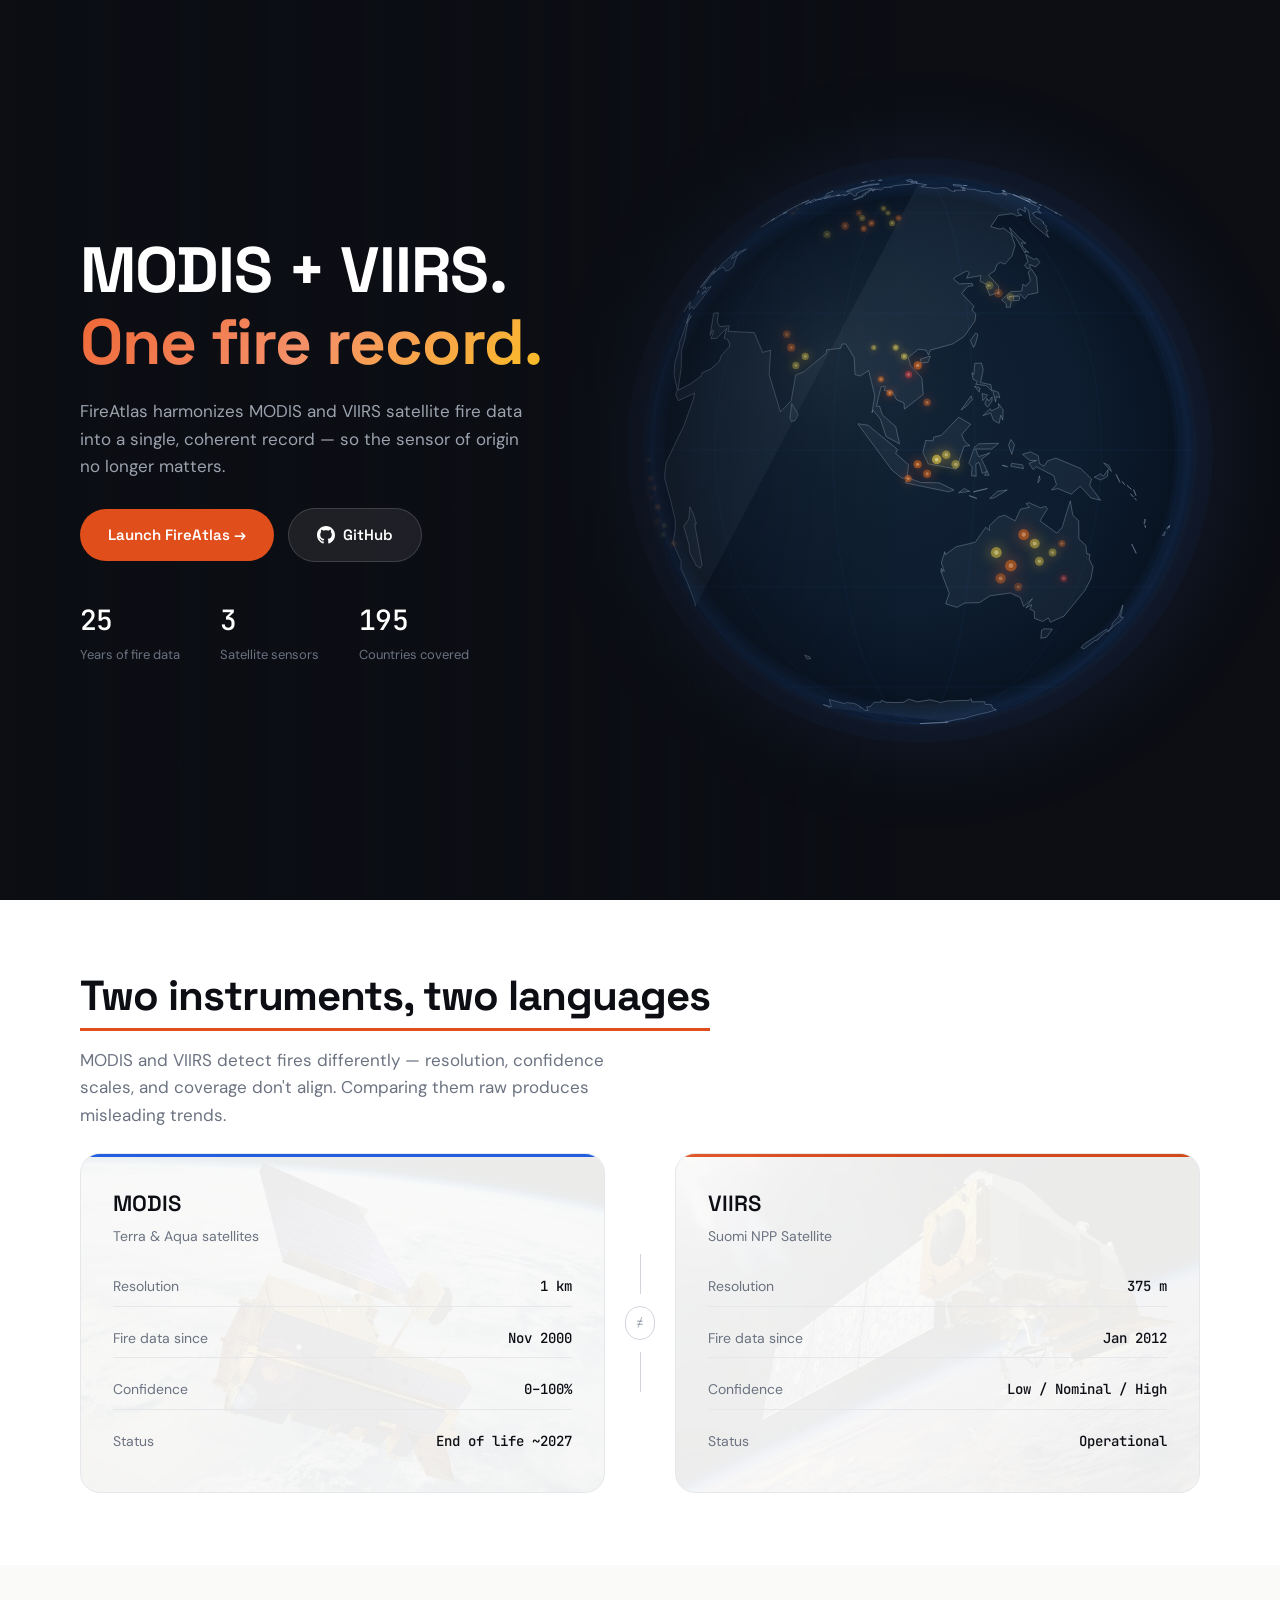
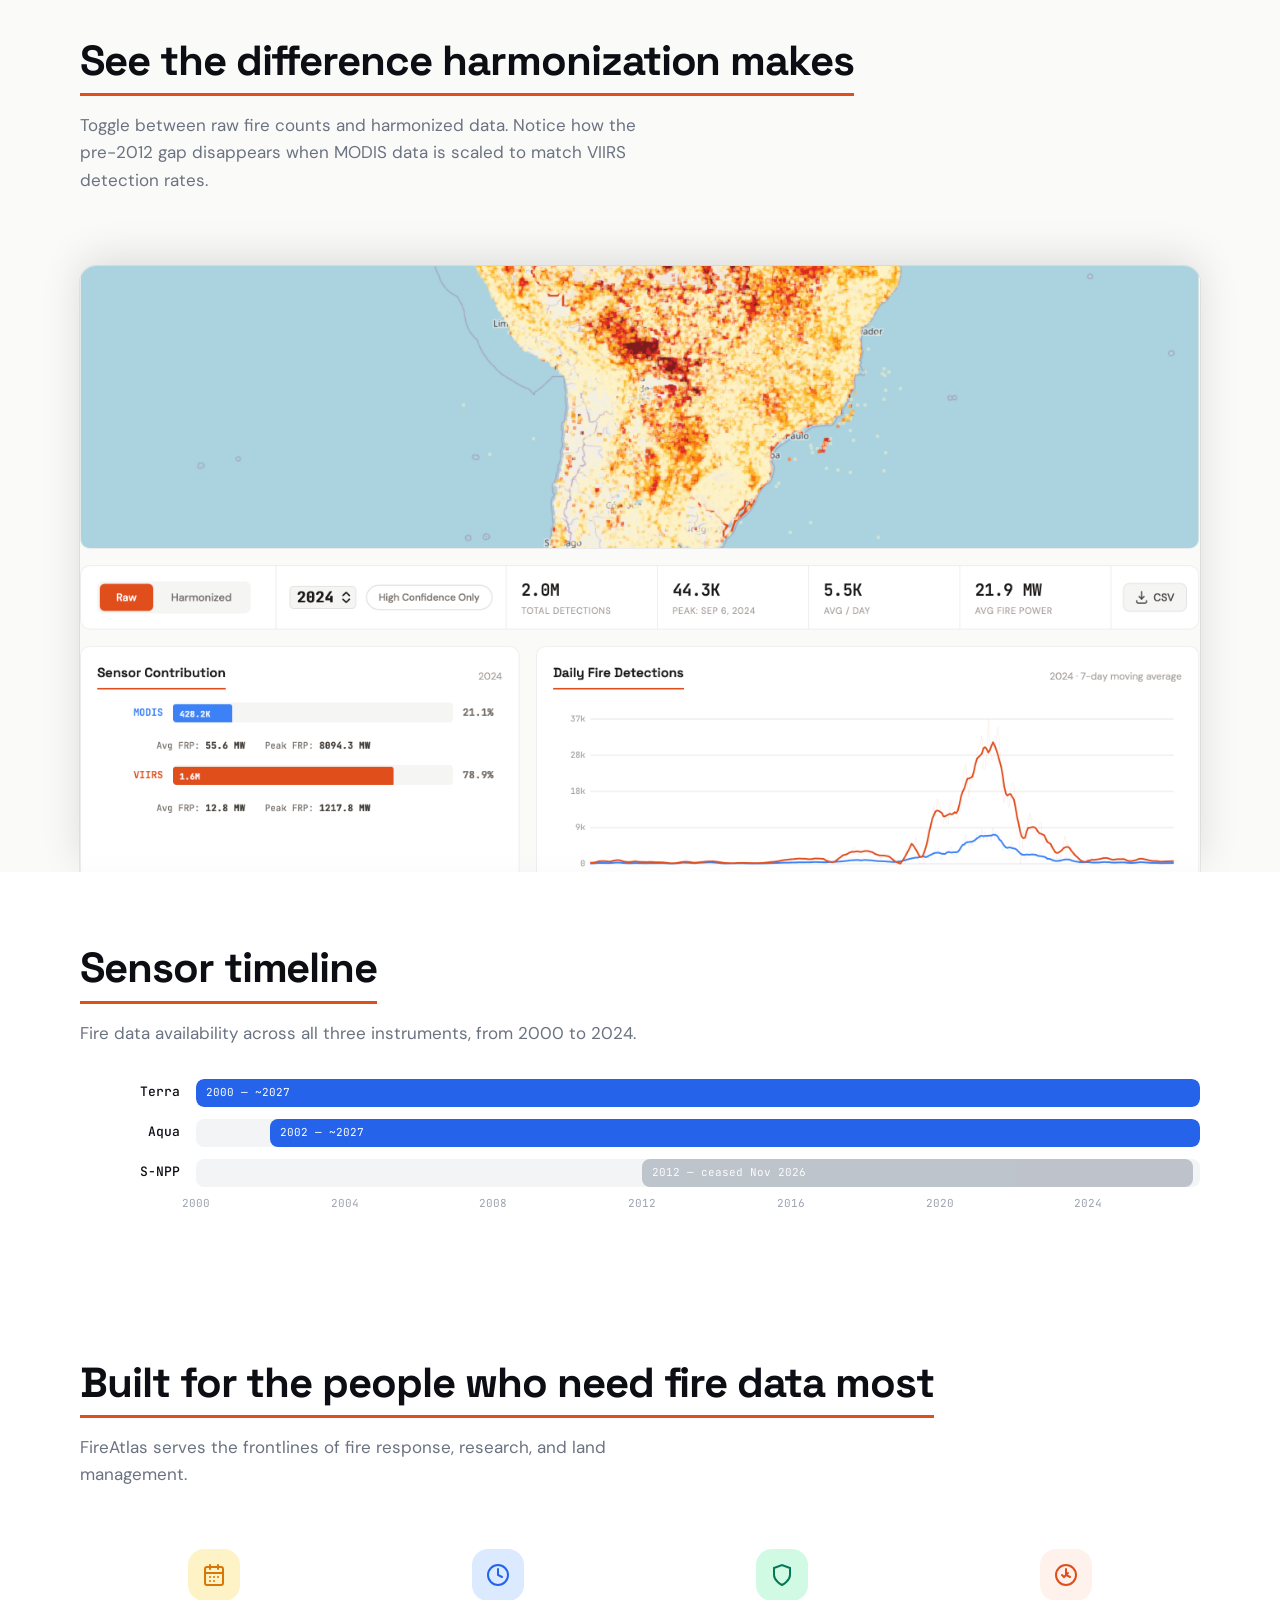
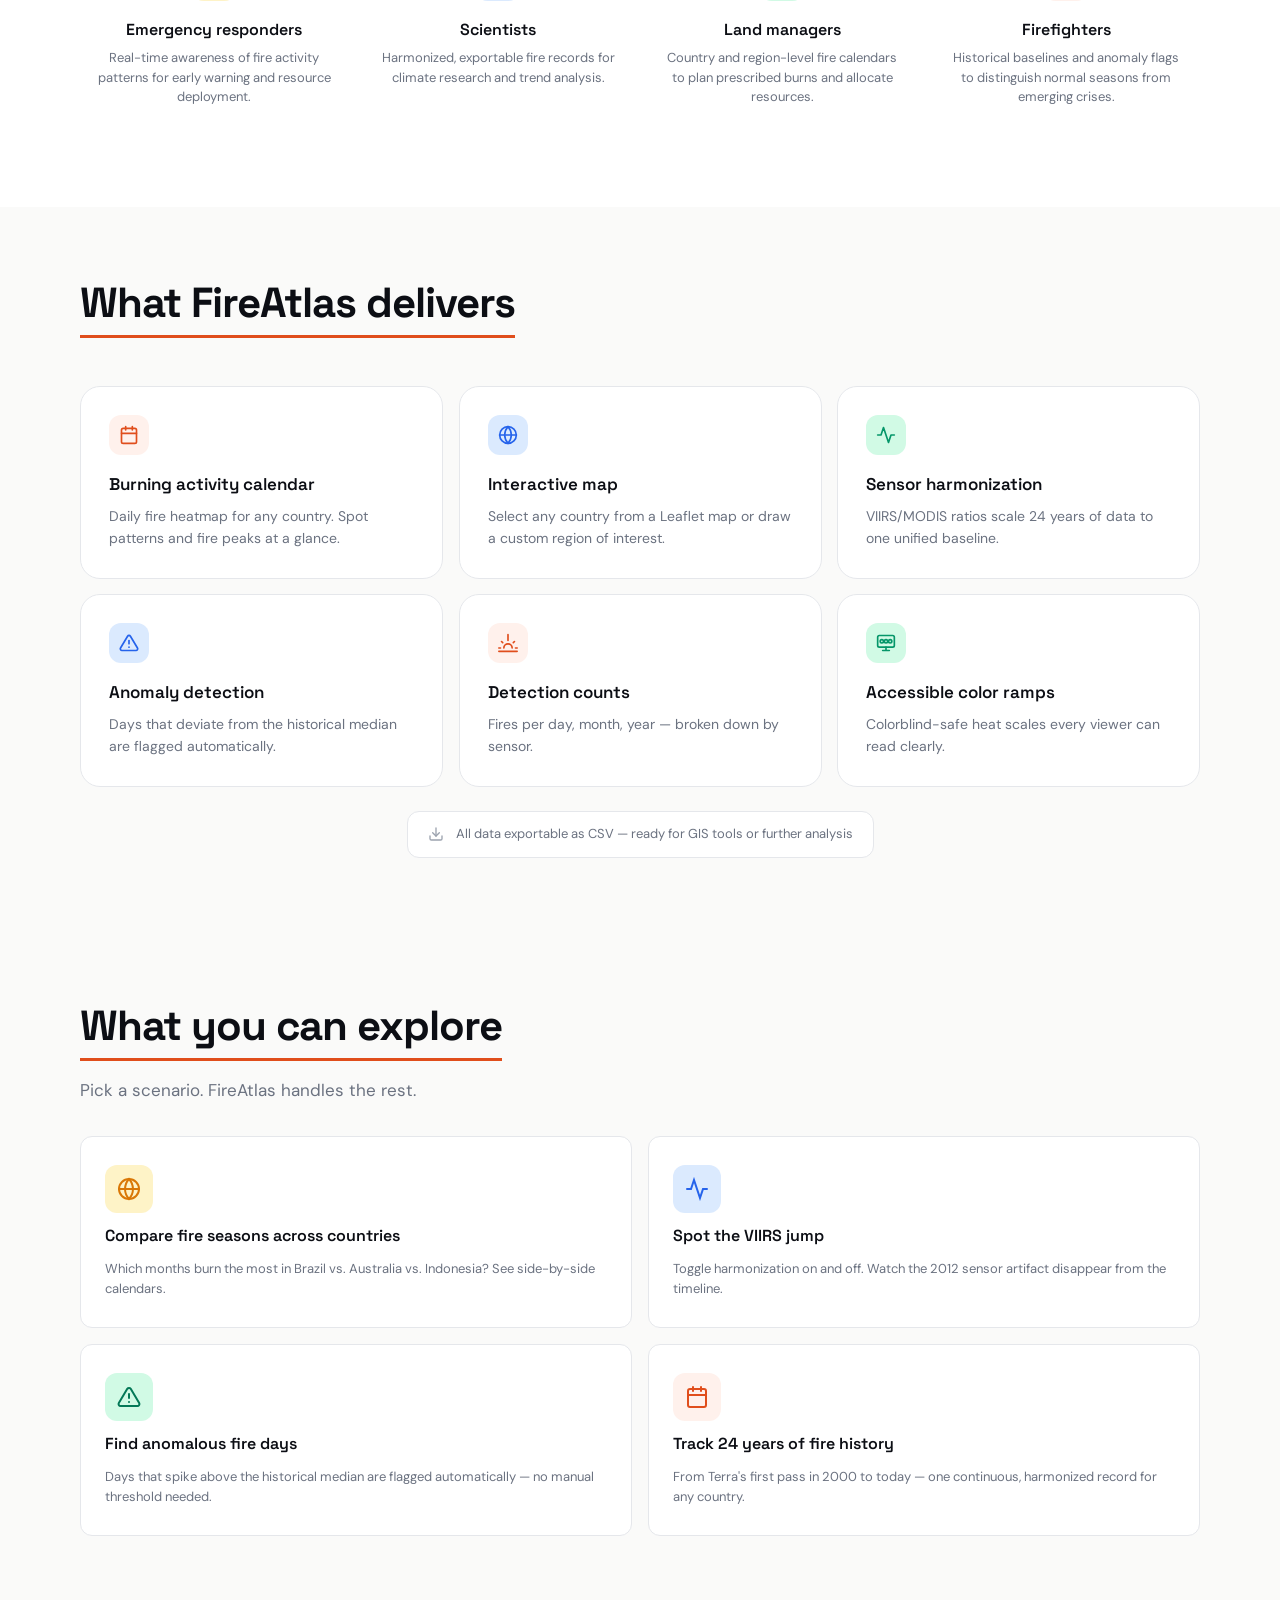
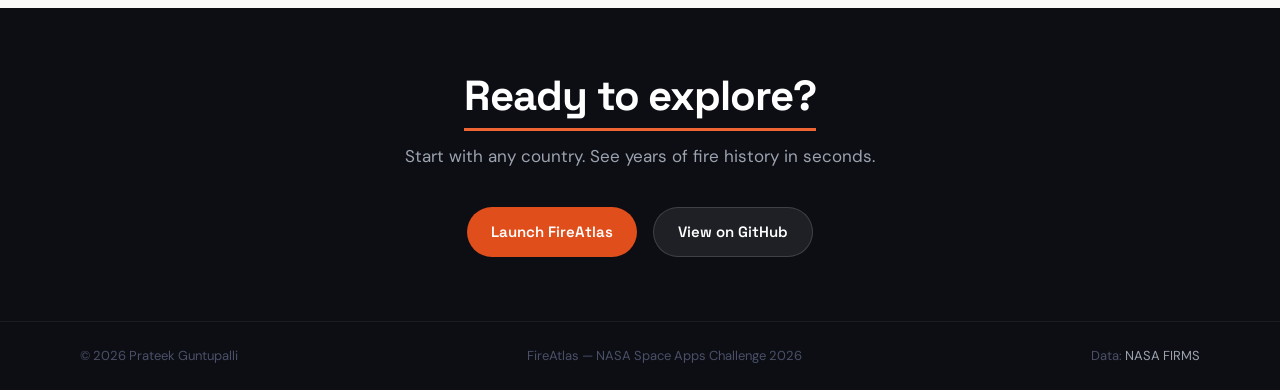
==== commit 6203c2d3: "Updated landing page" ====
--- a/index.html
+++ b/index.html
@@ -37,7 +37,7 @@
         >
           <a
             class="btn btn-primary"
-            href="#"
+            href=""
             style="font-size: 15px; padding: 14px 28px"
             >Launch FireAtlas →</a
           >
@@ -58,11 +58,11 @@
         </div>
         <div class="hero-stats">
           <div class="hero-stat">
-            <span class="value" data-count="24">0</span>
+            <span class="value" data-count="25">0</span>
             <span class="label">Years of fire data</span>
           </div>
           <div class="hero-stat">
-            <span class="value" data-count="5">0</span>
+            <span class="value" data-count="3">0</span>
             <span class="label">Satellite sensors</span>
           </div>
           <div class="hero-stat">
@@ -118,7 +118,7 @@
           </div>
           <div class="sensor-card viirs reveal-right reveal-delay-2">
             <h3>VIIRS</h3>
-            <p class="sensor-subtitle">Suomi NPP</p>
+            <p class="sensor-subtitle">Suomi NPP Satellite</p>
             <div class="sensor-specs">
               <div class="sensor-spec">
                 <span class="spec-label">Resolution</span
@@ -142,8 +142,8 @@
       </div>
     </section>
 
-    <!-- ═══ TOGGLE DEMO ═══ -->
-    <section class="toggle-demo">
+    <!-- ═══ DASHBOARD PREVIEW ═══ -->
+    <section class="dashboard-preview-section">
       <div class="section">
         <div class="reveal">
           <p class="section-label">The solution</p>
@@ -154,78 +154,14 @@
             detection rates.
           </p>
         </div>
-        <div class="demo-container reveal-scale">
-          <div class="demo-header">
-            <div class="demo-header-left">
-              <span class="demo-country">Brazil</span>
-              <span class="demo-year">2000 – 2024</span>
-            </div>
-            <div class="toggle-container">
-              <span class="toggle-label active" id="label-raw">Raw</span>
-              <div
-                class="toggle-switch"
-                id="harmonize-toggle"
-                role="switch"
-                aria-checked="false"
-                tabindex="0"
-              >
-                <div class="knob"></div>
-              </div>
-              <span class="toggle-label" id="label-harmonized">Harmonized</span>
-            </div>
-          </div>
-          <div
-            id="heatmap-container"
-            style="display: flex; flex-direction: column; gap: 2px"
-          ></div>
-          <div class="calendar-legend">
-            <span class="legend-label">Less</span>
-            <div class="legend-cell" style="background: var(--heat-0)"></div>
-            <div class="legend-cell" style="background: var(--heat-1)"></div>
-            <div class="legend-cell" style="background: var(--heat-2)"></div>
-            <div class="legend-cell" style="background: var(--heat-3)"></div>
-            <div class="legend-cell" style="background: var(--heat-4)"></div>
-            <div class="legend-cell" style="background: var(--heat-5)"></div>
-            <div class="legend-cell" style="background: var(--heat-6)"></div>
-            <span class="legend-label">More</span>
-          </div>
-          <div class="demo-annotation" id="demo-annotation">
-            <svg
-              width="16"
-              height="16"
-              viewBox="0 0 24 24"
-              fill="none"
-              stroke="var(--ember-500)"
-              stroke-width="2"
-              stroke-linecap="round"
-            >
-              <circle cx="12" cy="12" r="10" />
-              <path d="M12 8v4M12 16h.01" />
-            </svg>
-            <span id="annotation-text"
-              >Notice the sharp jump in 2012 — that's when VIIRS came online.
-              Raw data makes it look like fires suddenly doubled, but it's just
-              a new sensor detecting more.</span
-            >
-          </div>
-          <div class="demo-stats">
-            <div class="demo-stat">
-              <span class="demo-stat-value" id="stat-total">6.2M</span>
-              <span class="demo-stat-label">Total fire detections</span>
-            </div>
-            <div class="demo-stat">
-              <span class="demo-stat-value" id="stat-peak">Aug 2010</span>
-              <span class="demo-stat-label">Peak fire month</span>
-            </div>
-            <div class="demo-stat">
-              <span class="demo-stat-value" id="stat-ratio">1.8×</span>
-              <span class="demo-stat-label">VIIRS/MODIS ratio</span>
-            </div>
-            <div class="demo-stat">
-              <span class="demo-stat-value" id="stat-coverage">24 yrs</span>
-              <span class="demo-stat-label">Continuous coverage</span>
-            </div>
-          </div>
+      </div>
+      <div class="dashboard-preview-parallax">
+        <div class="dashboard-preview-frame reveal-scale">
+          <img
+            src="dashboard-preview.png"
+            alt="FireAtlas dashboard showing calendar heatmap, sensor timeline, and harmonization toggle for Brazil fire data 2000-2024"
+            loading="lazy"
+          />
         </div>
       </div>
     </section>
@@ -634,6 +570,119 @@
       </div>
     </section>
 
+    <!-- ═══ WHAT YOU CAN EXPLORE ═══ -->
+    <section class="explore-section">
+      <div class="section">
+        <div class="reveal">
+          <h2 class="section-title">What you can explore</h2>
+          <p class="section-subtitle">
+            Pick a scenario. FireAtlas handles the rest.
+          </p>
+        </div>
+        <div
+          style="
+            display: grid;
+            grid-template-columns: repeat(2, 1fr);
+            gap: 16px;
+            margin-top: 32px;
+          "
+        >
+          <div class="explore-card reveal">
+            <div class="explore-icon" style="background: #fef3c7">
+              <svg
+                width="24"
+                height="24"
+                viewBox="0 0 24 24"
+                fill="none"
+                stroke="#D97706"
+                stroke-width="2"
+                stroke-linecap="round"
+              >
+                <path
+                  d="M12 2C6.48 2 2 6.48 2 12s4.48 10 10 10 10-4.48 10-10S17.52 2 12 2z"
+                />
+                <path
+                  d="M2 12h20M12 2a15.3 15.3 0 014 10 15.3 15.3 0 01-4 10 15.3 15.3 0 01-4-10 15.3 15.3 0 014-10z"
+                />
+              </svg>
+            </div>
+            <h3>Compare fire seasons across countries</h3>
+            <p>
+              Which months burn the most in Brazil vs. Australia vs. Indonesia?
+              See side-by-side calendars.
+            </p>
+          </div>
+          <div class="explore-card reveal reveal-delay-1">
+            <div class="explore-icon" style="background: var(--blue-100)">
+              <svg
+                width="24"
+                height="24"
+                viewBox="0 0 24 24"
+                fill="none"
+                stroke="var(--blue-500)"
+                stroke-width="2"
+                stroke-linecap="round"
+              >
+                <polyline points="22 12 18 12 15 21 9 3 6 12 2 12" />
+              </svg>
+            </div>
+            <h3>Spot the VIIRS jump</h3>
+            <p>
+              Toggle harmonization on and off. Watch the 2012 sensor artifact
+              disappear from the timeline.
+            </p>
+          </div>
+          <div class="explore-card reveal reveal-delay-2">
+            <div class="explore-icon" style="background: var(--green-100)">
+              <svg
+                width="24"
+                height="24"
+                viewBox="0 0 24 24"
+                fill="none"
+                stroke="var(--green-600)"
+                stroke-width="2"
+                stroke-linecap="round"
+              >
+                <path
+                  d="M10.29 3.86L1.82 18a2 2 0 001.71 3h16.94a2 2 0 001.71-3L13.71 3.86a2 2 0 00-3.42 0z"
+                />
+                <line x1="12" y1="9" x2="12" y2="13" />
+                <line x1="12" y1="17" x2="12.01" y2="17" />
+              </svg>
+            </div>
+            <h3>Find anomalous fire days</h3>
+            <p>
+              Days that spike above the historical median are flagged
+              automatically — no manual threshold needed.
+            </p>
+          </div>
+          <div class="explore-card reveal reveal-delay-3">
+            <div class="explore-icon" style="background: var(--ember-100)">
+              <svg
+                width="24"
+                height="24"
+                viewBox="0 0 24 24"
+                fill="none"
+                stroke="var(--ember-500)"
+                stroke-width="2"
+                stroke-linecap="round"
+              >
+                <rect x="3" y="4" width="18" height="18" rx="2" ry="2" />
+                <line x1="16" y1="2" x2="16" y2="6" />
+                <line x1="8" y1="2" x2="8" y2="6" />
+                <line x1="3" y1="10" x2="21" y2="10" />
+              </svg>
+            </div>
+            <h3>Track 24 years of fire history</h3>
+            <p>
+              From Terra's first pass in 2000 to today — one continuous,
+              harmonized record for any country.
+            </p>
+          </div>
+        </div>
+      </div>
+    </section>
+
     <!-- ═══ CTA ═══ -->
     <section class="cta-section">
       <h2 class="section-title">Ready to explore?</h2>
@@ -641,12 +690,19 @@
         Start with any country. See years of fire history in seconds.
       </p>
       <div class="cta-buttons">
-        <a class="btn btn-primary" href="#">Launch FireAtlas</a>
-        <a class="btn btn-secondary" href="#">View on GitHub</a>
+        <a class="btn btn-primary" href="">Launch FireAtlas</a>
+        <a
+          class="btn btn-secondary"
+          href="https://github.com/prateekguntupalli/FireAtlas"
+          target="_blank"
+          rel="noopener"
+          >View on GitHub</a
+        >
       </div>
     </section>
 
     <footer class="footer">
+      <span class="footer-text">&copy; 2026 Prateek Guntupalli</span>
       <span class="footer-text"
         >FireAtlas — NASA Space Apps Challenge 2026</span
       >
--- a/style.css
+++ b/style.css
@@ -362,236 +362,43 @@
 }
 
 /* ── TOGGLE DEMO SECTION ─────────────────── */
-.toggle-demo {
+/* ═══ DASHBOARD PREVIEW ═══ */
+.dashboard-preview-section {
   background: var(--slate-50);
-}
-
-.demo-container {
-  margin-top: 32px;
-  background: var(--white);
-  border: 1px solid var(--slate-200);
-  border-radius: 24px;
-  padding: 40px;
+  padding-bottom: 0;
+  overflow: hidden;
+}
+
+.dashboard-preview-parallax {
   position: relative;
-}
-
-.demo-header {
-  display: flex;
-  align-items: center;
-  justify-content: space-between;
-  margin-bottom: 32px;
-}
-
-.demo-header-left {
-  display: flex;
-  align-items: center;
-  gap: 16px;
-}
-
-.demo-country {
-  font-family: var(--font-display);
-  font-size: 18px;
-  font-weight: 600;
-}
-
-.demo-year {
-  font-family: var(--font-mono);
-  font-size: 14px;
-  color: var(--slate-500);
-}
-
-/* Toggle switch */
-.toggle-container {
-  display: flex;
-  align-items: center;
-  gap: 12px;
-}
-
-.toggle-label {
-  font-size: 14px;
-  font-weight: 500;
-  color: var(--slate-500);
-  transition: color 0.3s;
-}
-
-.toggle-label.active {
-  color: var(--slate-900);
-}
-
-.toggle-switch {
-  width: 52px;
-  height: 28px;
-  background: var(--slate-300);
-  border-radius: 100px;
+  padding: 0 80px;
+  max-width: 1280px;
+  margin: 0 auto;
+  perspective: 1000px;
+}
+
+.dashboard-preview-frame {
   position: relative;
-  cursor: pointer;
-  transition: background 0.3s cubic-bezier(0.34, 1.56, 0.64, 1);
-}
-
-.toggle-switch.on {
-  background: var(--green-500);
-}
-
-.toggle-switch .knob {
-  width: 22px;
-  height: 22px;
-  background: var(--white);
-  border-radius: 50%;
-  position: absolute;
-  top: 3px;
-  left: 3px;
-  transition: transform 0.35s cubic-bezier(0.34, 1.56, 0.64, 1);
-  box-shadow: 0 1px 3px rgba(0, 0, 0, 0.15);
-}
-
-.toggle-switch.on .knob {
-  transform: translateX(24px);
-}
-
-/* Calendar heatmap */
-.calendar-heatmap {
-  display: flex;
-  flex-direction: column;
-  gap: 2px;
-}
-
-.calendar-row {
-  display: flex;
-  gap: 2px;
-}
-
-.calendar-cell {
-  width: 12px;
-  height: 12px;
-  border-radius: 2px;
-  transition:
-    background 0.15s ease,
-    transform 0.2s ease;
-}
-
-.calendar-cell:hover {
-  transform: scale(1.8);
-  z-index: 2;
-  position: relative;
-  outline: 2px solid var(--slate-900);
-  outline-offset: 1px;
-}
-
-.calendar-months {
-  display: flex;
-  gap: 2px;
-  margin-bottom: 6px;
-  padding-left: 0;
-}
-
-.calendar-months span {
-  font-family: var(--font-mono);
-  font-size: 11px;
-  color: var(--slate-400);
-  text-align: center;
-}
-
-.calendar-legend {
-  display: flex;
-  align-items: center;
-  gap: 4px;
-  margin-top: 16px;
-  justify-content: flex-end;
-}
-
-.calendar-legend .legend-label {
-  font-family: var(--font-mono);
-  font-size: 11px;
-  color: var(--slate-500);
-  margin-right: 4px;
-}
-
-.calendar-legend .legend-cell {
-  width: 12px;
-  height: 12px;
-  border-radius: 3px;
-}
-
-/* Heatmap year labels */
-.heatmap-years {
-  display: flex;
-  flex-direction: column;
-  gap: 2px;
-  justify-content: flex-start;
-  padding-left: 8px;
-}
-
-.heatmap-years span {
-  font-family: var(--font-mono);
-  font-size: 9px;
-  color: var(--slate-400);
-  height: 12px;
-  line-height: 12px;
-  white-space: nowrap;
-  letter-spacing: 0.02em;
-}
-
-.heatmap-years span.viirs-era {
-  color: var(--ember-500);
-  font-weight: 600;
-}
-
-/* Demo stats row */
-.demo-stats {
-  display: flex;
-  gap: 32px;
-  margin-top: 24px;
-  padding-top: 24px;
-  border-top: 1px solid var(--slate-200);
-}
-
-.demo-stat {
-  display: flex;
-  flex-direction: column;
-  gap: 2px;
-}
-
-.demo-stat .demo-stat-value {
-  font-family: var(--font-display);
-  font-size: 24px;
-  font-weight: 700;
-  color: var(--slate-900);
-  line-height: 1.1;
-}
-
-.demo-stat .demo-stat-label {
-  font-family: var(--font-mono);
-  font-size: 11px;
-  color: var(--slate-500);
-  letter-spacing: 0.02em;
-}
-
-/* Annotation callout */
-.demo-annotation {
-  display: flex;
-  align-items: flex-start;
-  gap: 10px;
-  margin-top: 20px;
-  padding: 14px 18px;
-  background: var(--ember-100);
-  border-left: 3px solid var(--ember-500);
-  border-radius: 0 10px 10px 0;
-  font-size: 13px;
-  color: var(--slate-700);
-  line-height: 1.5;
-  transition:
-    opacity 0.4s,
-    transform 0.4s;
-}
-
-.demo-annotation svg {
-  flex-shrink: 0;
-  margin-top: 2px;
-}
-
-.demo-annotation.harmonized-note {
-  background: var(--green-100);
-  border-left-color: var(--green-500);
+  border-radius: 16px 16px 0 0;
+  overflow: hidden;
+  box-shadow: 0 -8px 40px rgba(0, 0, 0, 0.12), 0 0 0 1px rgba(0, 0, 0, 0.06);
+  transform: translateY(40px);
+}
+
+.dashboard-preview-frame img {
+  display: block;
+  width: 100%;
+  height: auto;
+}
+
+@media (max-width: 768px) {
+  .dashboard-preview-parallax {
+    padding: 0 20px;
+  }
+
+  .dashboard-preview-frame {
+    border-radius: 10px 10px 0 0;
+  }
 }
 
 /* Year axis */
@@ -1063,3 +870,55 @@
     gap: 12px;
   }
 }
+
+
+/* ═══ EXPLORE SECTION ═══ */
+.explore-section {
+  background: var(--slate-50);
+}
+
+.explore-card {
+  background: var(--white);
+  border: 1px solid var(--slate-200);
+  border-radius: 12px;
+  padding: 28px 24px;
+  display: flex;
+  flex-direction: column;
+  gap: 10px;
+  transition: border-color 0.2s, box-shadow 0.2s;
+}
+
+.explore-card:hover {
+  border-color: var(--ember-300);
+  box-shadow: 0 4px 16px rgba(224, 78, 28, 0.08);
+}
+
+.explore-icon {
+  width: 48px;
+  height: 48px;
+  border-radius: 12px;
+  display: flex;
+  align-items: center;
+  justify-content: center;
+}
+
+.explore-card h3 {
+  font-family: var(--font-display);
+  font-size: 16px;
+  font-weight: 600;
+  color: var(--slate-900);
+  margin: 0;
+}
+
+.explore-card p {
+  font-size: 13px;
+  color: var(--slate-500);
+  line-height: 1.55;
+  margin: 0;
+}
+
+@media (max-width: 768px) {
+  .explore-section .section > div:last-child {
+    grid-template-columns: 1fr !important;
+  }
+}
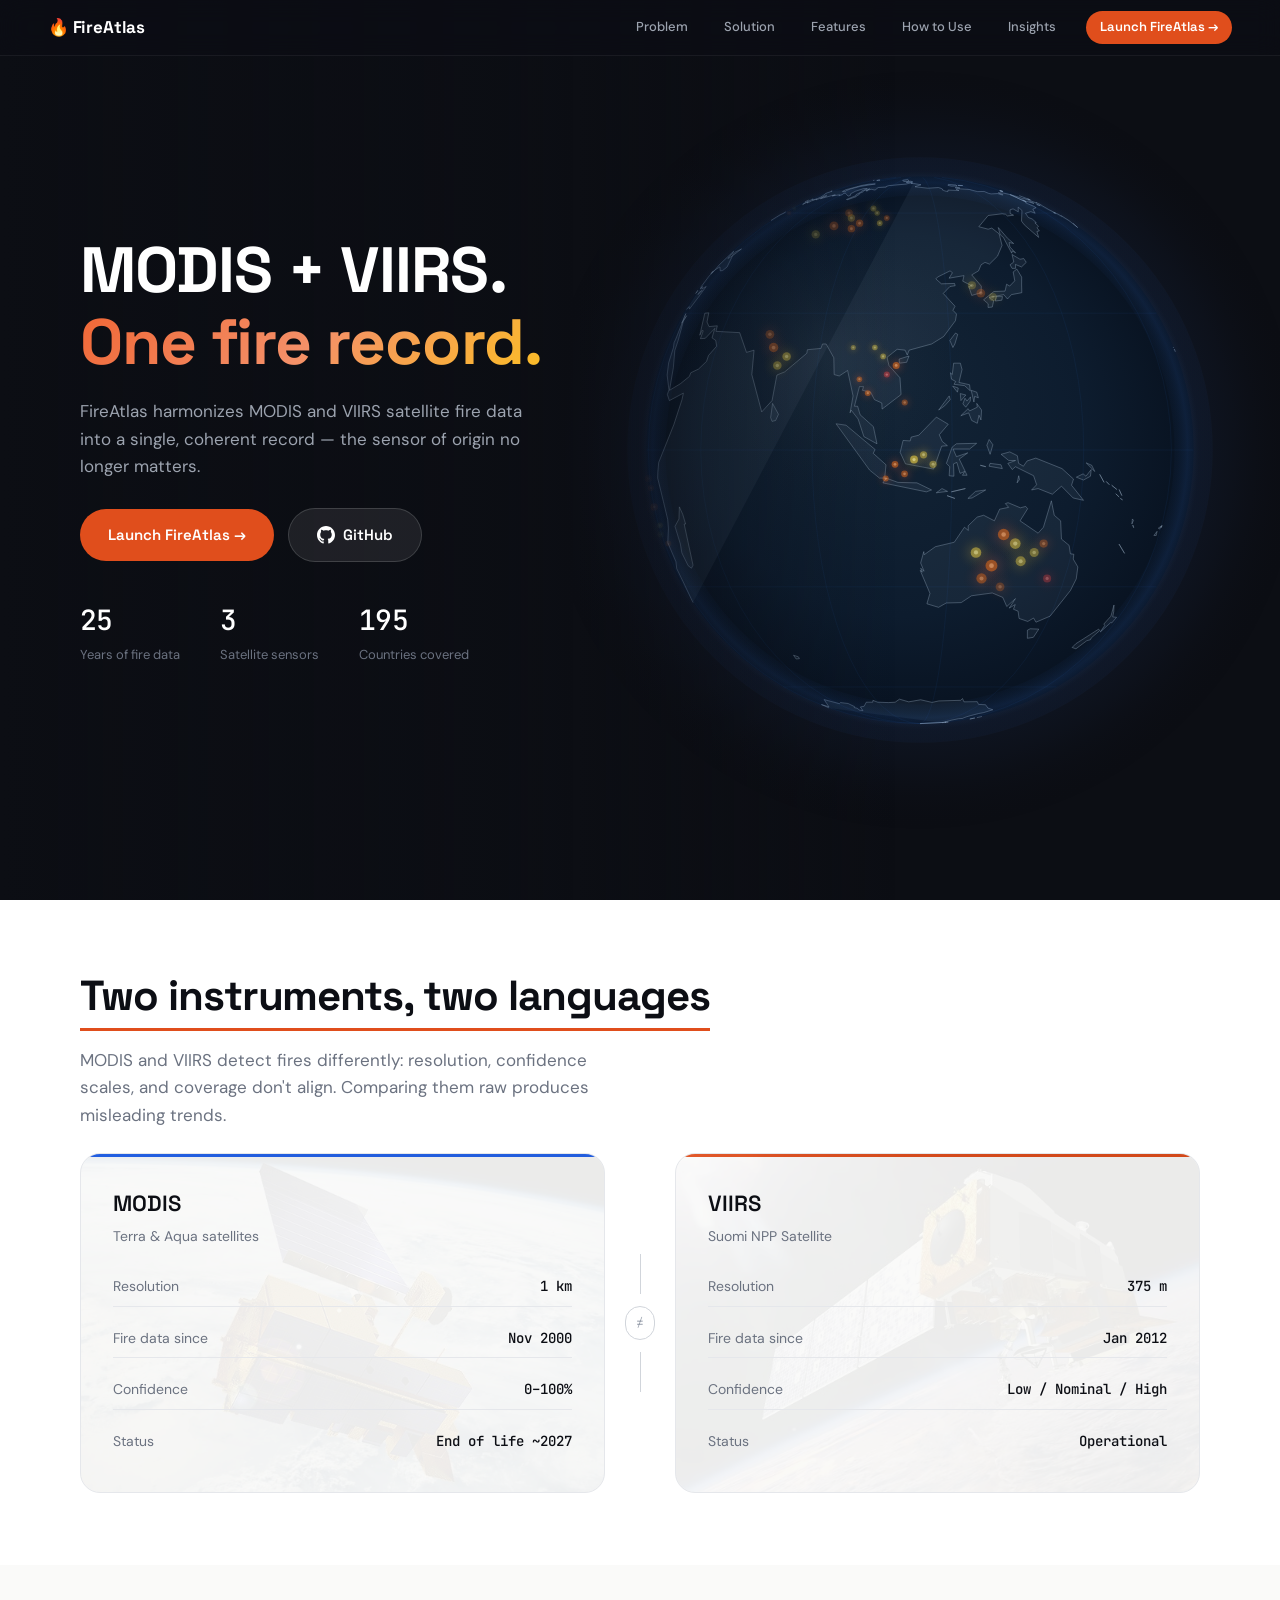
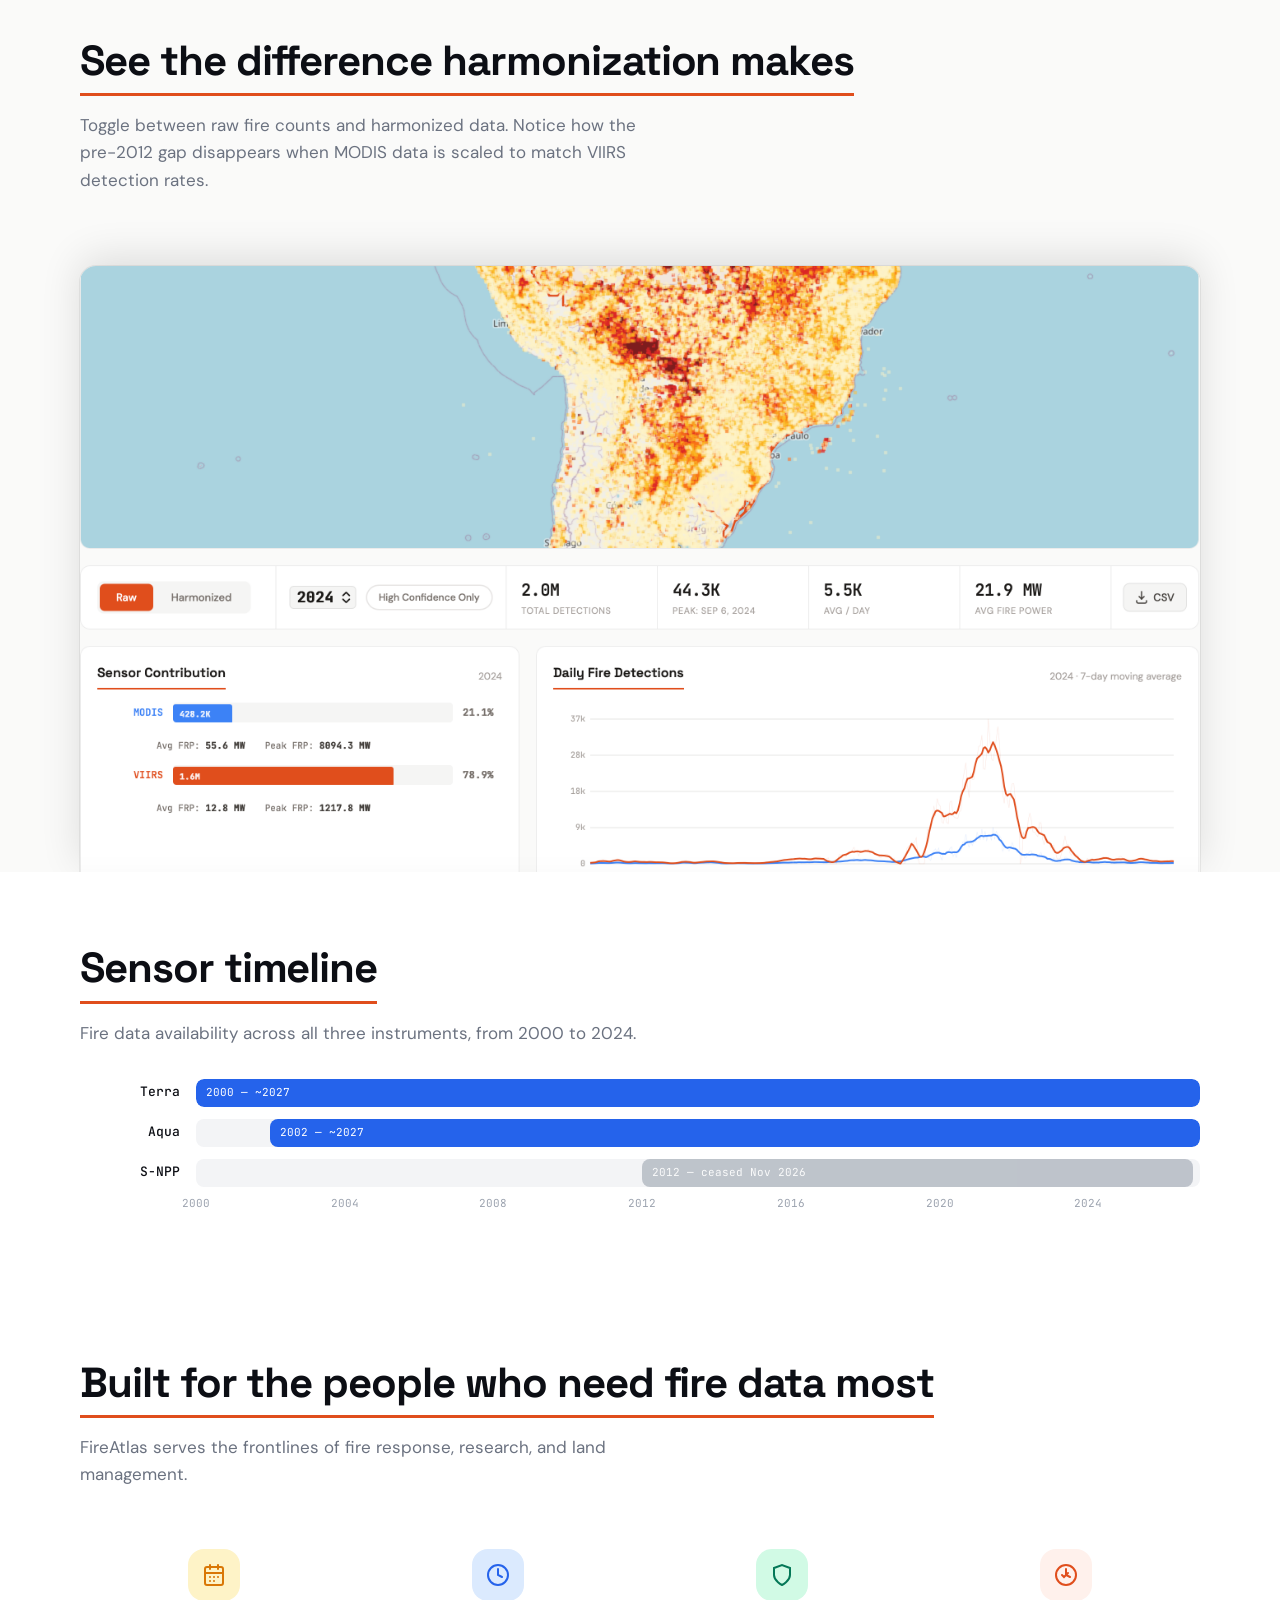
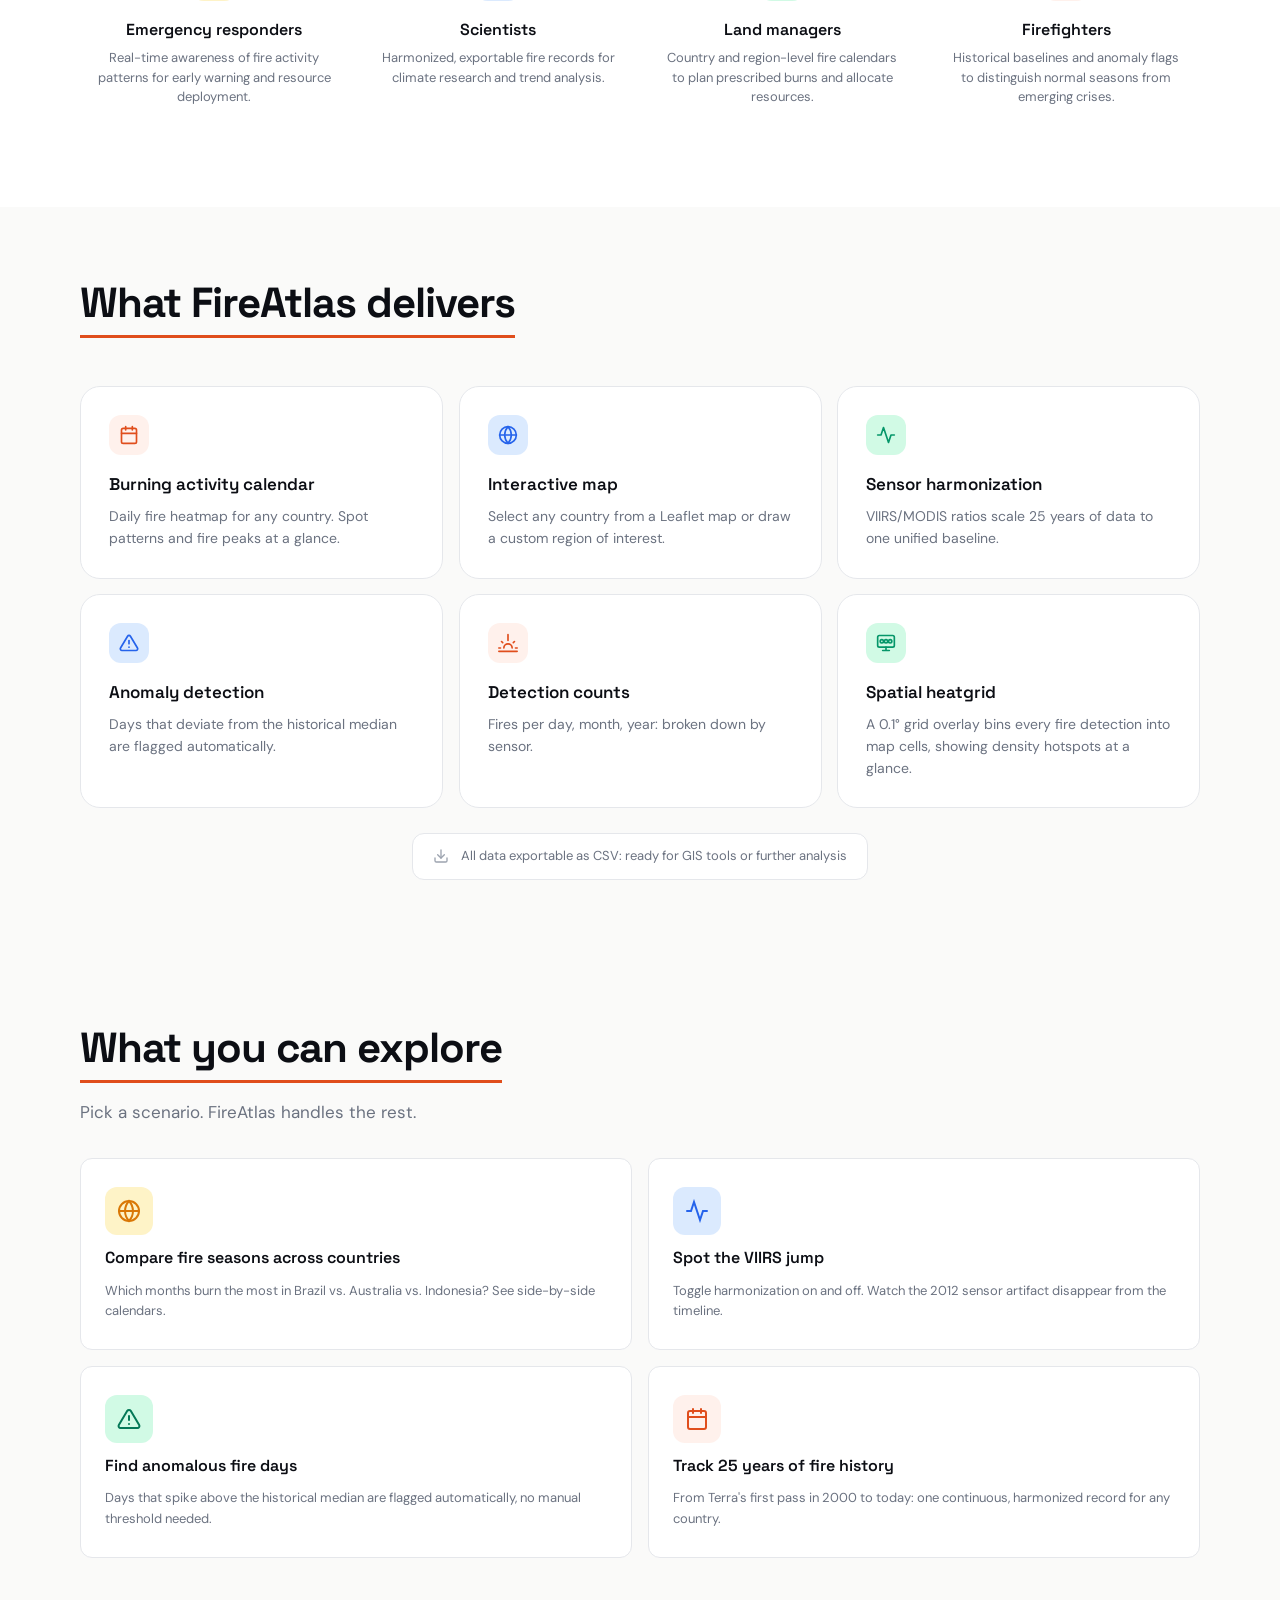
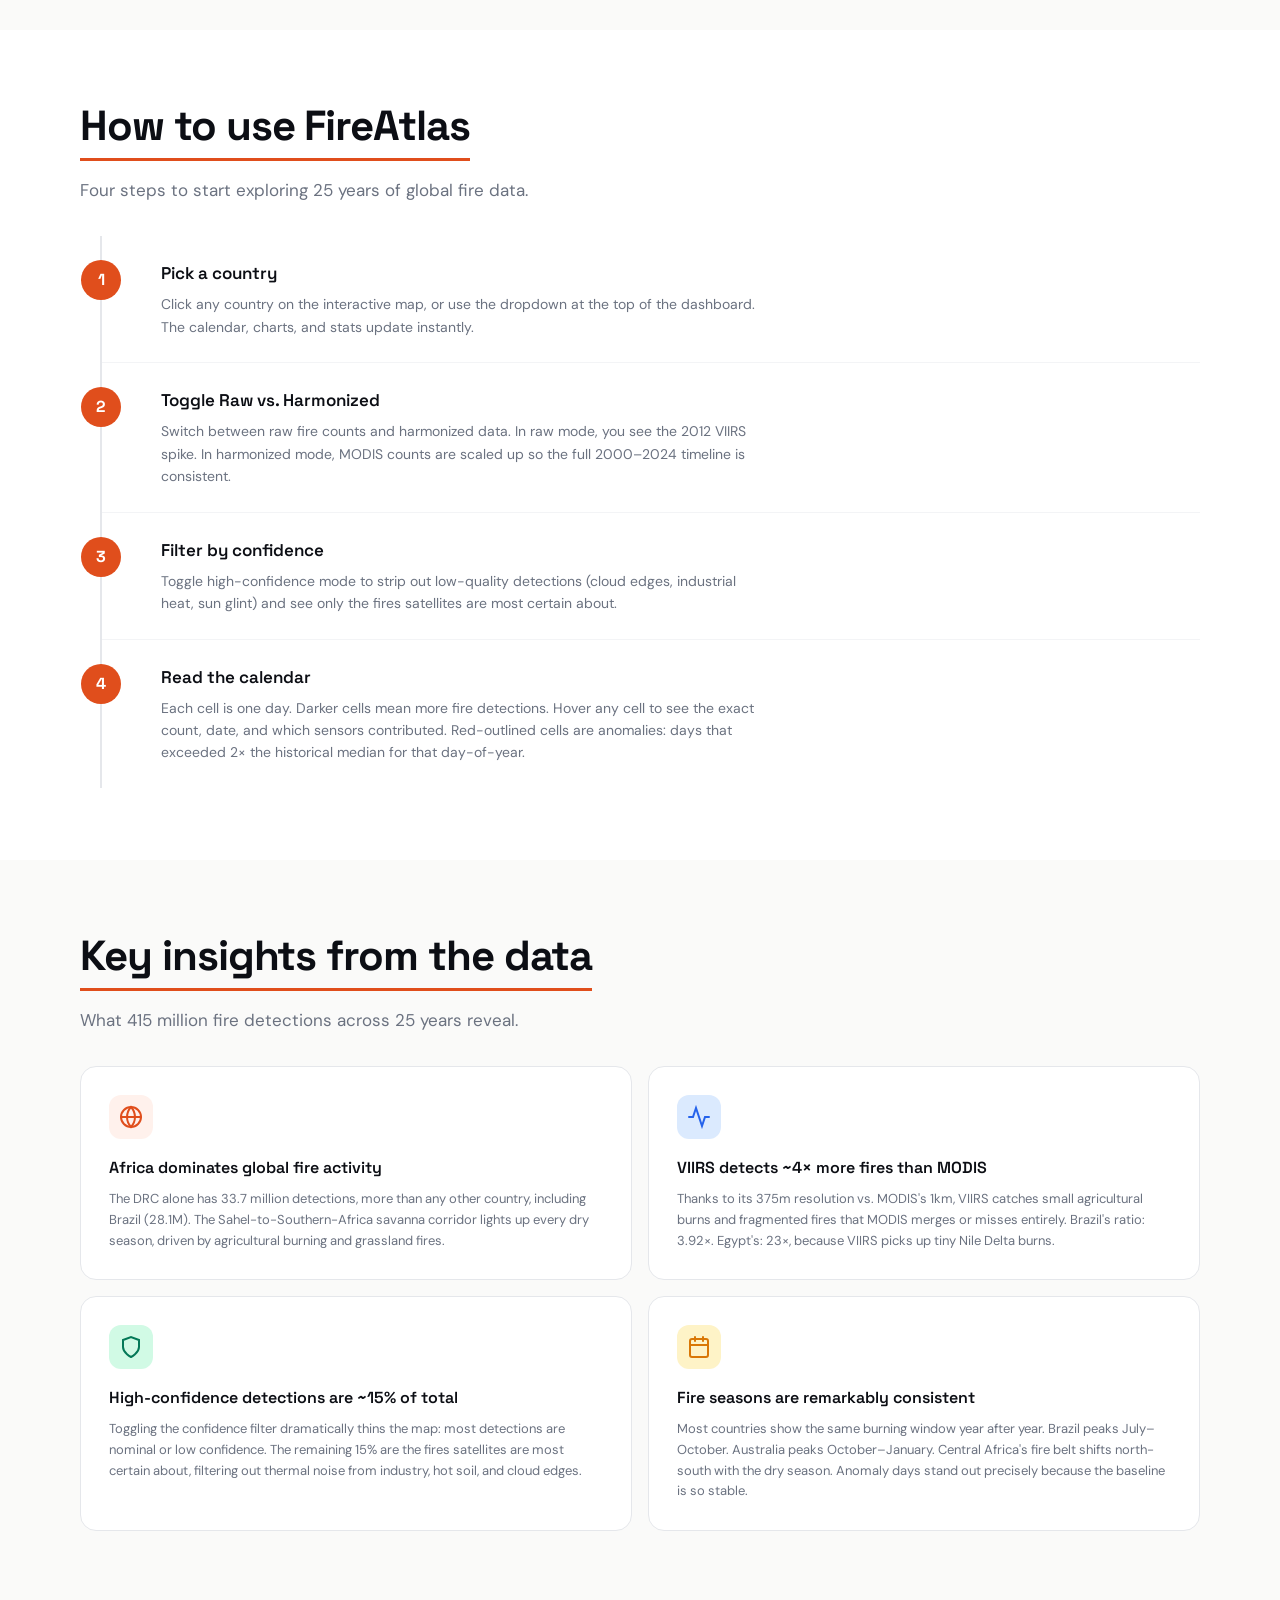
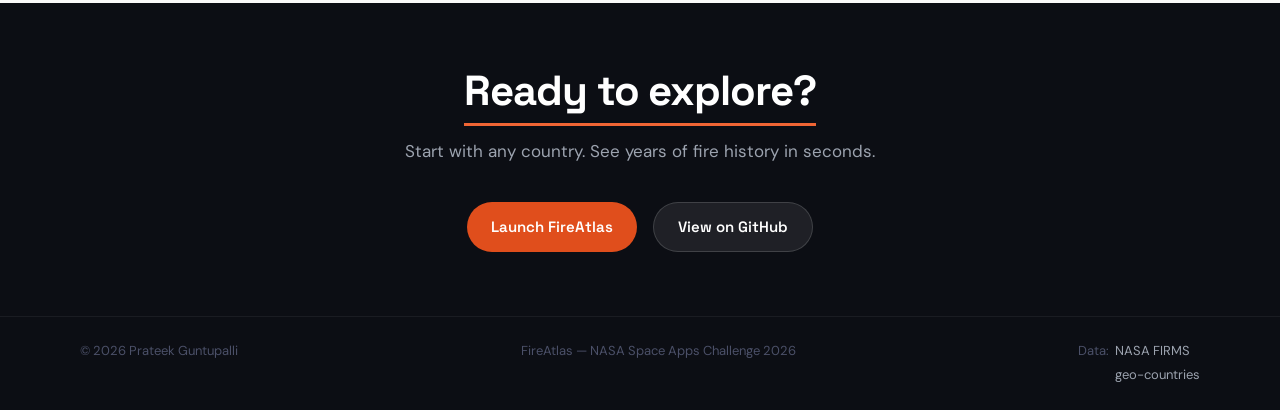
==== commit 35705177: "Added dashboard and final landing page" ====
--- a/index.html
+++ b/index.html
@@ -14,8 +14,21 @@
   <body>
     <div class="scroll-progress" id="scroll-progress"></div>
 
+    <!-- ═══ NAV BAR ═══ -->
+    <nav class="landing-nav" id="landing-nav">
+      <span class="nav-logo">🔥 FireAtlas</span>
+      <div class="nav-links">
+        <a href="#problem">Problem</a>
+        <a href="#solution">Solution</a>
+        <a href="#features">Features</a>
+        <a href="#howto">How to Use</a>
+        <a href="#insights">Insights</a>
+        <a href="app.html" class="nav-cta">Launch FireAtlas →</a>
+      </div>
+    </nav>
+
     <!-- ═══ HERO ═══ -->
-    <section class="hero">
+    <section class="hero" id="hero">
       <div class="hero-gradient-overlay"></div>
       <div class="hero-content">
         <h1>
@@ -25,7 +38,7 @@
         </h1>
         <p class="hero-description">
           FireAtlas harmonizes MODIS and VIIRS satellite fire data into a
-          single, coherent record — so the sensor of origin no longer matters.
+          single, coherent record — the sensor of origin no longer matters.
         </p>
         <div
           style="
@@ -37,7 +50,7 @@
         >
           <a
             class="btn btn-primary"
-            href=""
+            href="app.html"
             style="font-size: 15px; padding: 14px 28px"
             >Launch FireAtlas →</a
           >
@@ -77,13 +90,13 @@
     </section>
 
     <!-- ═══ PROBLEM ═══ -->
-    <section class="problem">
+    <section class="problem" id="problem">
       <div class="section">
         <div class="reveal">
           <p class="section-label">The problem</p>
           <h2 class="section-title">Two instruments, two languages</h2>
           <p class="section-subtitle">
-            MODIS and VIIRS detect fires differently — resolution, confidence
+            MODIS and VIIRS detect fires differently: resolution, confidence
             scales, and coverage don't align. Comparing them raw produces
             misleading trends.
           </p>
@@ -143,7 +156,7 @@
     </section>
 
     <!-- ═══ DASHBOARD PREVIEW ═══ -->
-    <section class="dashboard-preview-section">
+    <section class="dashboard-preview-section" id="solution">
       <div class="section">
         <div class="reveal">
           <p class="section-label">The solution</p>
@@ -167,7 +180,7 @@
     </section>
 
     <!-- ═══ SENSOR TIMELINE ═══ -->
-    <section class="timeline-section">
+    <section class="timeline-section" id="timeline">
       <div class="section">
         <div class="reveal">
           <p class="section-label">Coverage</p>
@@ -185,7 +198,11 @@
     </section>
 
     <!-- ═══ WHO IT'S FOR ═══ -->
-    <section class="audience-section" style="background: var(--white)">
+    <section
+      class="audience-section"
+      id="audience"
+      style="background: var(--white)"
+    >
       <div class="section">
         <div class="reveal">
           <h2 class="section-title">
@@ -394,7 +411,7 @@
     </section>
 
     <!-- ═══ FEATURES ═══ -->
-    <section class="features">
+    <section class="features" id="features">
       <div class="section">
         <div class="reveal">
           <h2 class="section-title">What FireAtlas delivers</h2>
@@ -467,7 +484,7 @@
             </div>
             <h3>Sensor harmonization</h3>
             <p>
-              VIIRS/MODIS ratios scale 24 years of data to one unified baseline.
+              VIIRS/MODIS ratios scale 25 years of data to one unified baseline.
             </p>
           </div>
           <div class="feature-card reveal reveal-delay-1">
@@ -513,7 +530,7 @@
               </svg>
             </div>
             <h3>Detection counts</h3>
-            <p>Fires per day, month, year — broken down by sensor.</p>
+            <p>Fires per day, month, year: broken down by sensor.</p>
           </div>
           <div class="feature-card reveal reveal-delay-1">
             <div class="feature-icon green">
@@ -532,8 +549,11 @@
                 <circle cx="17" cy="10" r="2" fill="none" />
               </svg>
             </div>
-            <h3>Accessible color ramps</h3>
-            <p>Colorblind-safe heat scales every viewer can read clearly.</p>
+            <h3>Spatial heatgrid</h3>
+            <p>
+              A 0.1° grid overlay bins every fire detection into map cells,
+              showing density hotspots at a glance.
+            </p>
           </div>
         </div>
         <div style="text-align: center; margin-top: 24px">
@@ -564,14 +584,14 @@
               <polyline points="7 10 12 15 17 10" />
               <line x1="12" y1="15" x2="12" y2="3" />
             </svg>
-            All data exportable as CSV — ready for GIS tools or further analysis
+            All data exportable as CSV: ready for GIS tools or further analysis
           </div>
         </div>
       </div>
     </section>
 
     <!-- ═══ WHAT YOU CAN EXPLORE ═══ -->
-    <section class="explore-section">
+    <section class="explore-section" id="explore">
       <div class="section">
         <div class="reveal">
           <h2 class="section-title">What you can explore</h2>
@@ -653,7 +673,7 @@
             <h3>Find anomalous fire days</h3>
             <p>
               Days that spike above the historical median are flagged
-              automatically — no manual threshold needed.
+              automatically, no manual threshold needed.
             </p>
           </div>
           <div class="explore-card reveal reveal-delay-3">
@@ -673,10 +693,190 @@
                 <line x1="3" y1="10" x2="21" y2="10" />
               </svg>
             </div>
-            <h3>Track 24 years of fire history</h3>
-            <p>
-              From Terra's first pass in 2000 to today — one continuous,
+            <h3>Track 25 years of fire history</h3>
+            <p>
+              From Terra's first pass in 2000 to today: one continuous,
               harmonized record for any country.
+            </p>
+          </div>
+        </div>
+      </div>
+    </section>
+
+    <!-- ═══ HOW TO USE ═══ -->
+    <section class="howto-section" id="howto">
+      <div class="section">
+        <div class="reveal">
+          <h2 class="section-title">How to use FireAtlas</h2>
+          <p class="section-subtitle">
+            Four steps to start exploring 25 years of global fire data.
+          </p>
+        </div>
+        <div class="howto-steps">
+          <div class="howto-step reveal">
+            <div class="howto-number">1</div>
+            <div class="howto-body">
+              <h3>Pick a country</h3>
+              <p>
+                Click any country on the interactive map, or use the dropdown at
+                the top of the dashboard. The calendar, charts, and stats update
+                instantly.
+              </p>
+            </div>
+          </div>
+          <div class="howto-step reveal reveal-delay-1">
+            <div class="howto-number">2</div>
+            <div class="howto-body">
+              <h3>Toggle Raw vs. Harmonized</h3>
+              <p>
+                Switch between raw fire counts and harmonized data. In raw mode,
+                you see the 2012 VIIRS spike. In harmonized mode, MODIS counts
+                are scaled up so the full 2000–2024 timeline is consistent.
+              </p>
+            </div>
+          </div>
+          <div class="howto-step reveal reveal-delay-2">
+            <div class="howto-number">3</div>
+            <div class="howto-body">
+              <h3>Filter by confidence</h3>
+              <p>
+                Toggle high-confidence mode to strip out low-quality detections
+                (cloud edges, industrial heat, sun glint) and see only the fires
+                satellites are most certain about.
+              </p>
+            </div>
+          </div>
+          <div class="howto-step reveal reveal-delay-3">
+            <div class="howto-number">4</div>
+            <div class="howto-body">
+              <h3>Read the calendar</h3>
+              <p>
+                Each cell is one day. Darker cells mean more fire detections.
+                Hover any cell to see the exact count, date, and which sensors
+                contributed. Red-outlined cells are anomalies: days that
+                exceeded 2× the historical median for that day-of-year.
+              </p>
+            </div>
+          </div>
+        </div>
+      </div>
+    </section>
+
+    <!-- ═══ KEY INSIGHTS ═══ -->
+    <section class="insights-section" id="insights">
+      <div class="section">
+        <div class="reveal">
+          <h2 class="section-title">Key insights from the data</h2>
+          <p class="section-subtitle">
+            What 415 million fire detections across 25 years reveal.
+          </p>
+        </div>
+        <div class="insights-grid">
+          <div class="insight-card reveal">
+            <div
+              class="insight-icon"
+              style="background: var(--ember-100); color: var(--ember-500)"
+            >
+              <svg
+                width="24"
+                height="24"
+                viewBox="0 0 24 24"
+                fill="none"
+                stroke="currentColor"
+                stroke-width="2"
+                stroke-linecap="round"
+              >
+                <circle cx="12" cy="12" r="10" />
+                <path
+                  d="M2 12h20M12 2a15.3 15.3 0 014 10 15.3 15.3 0 01-4 10 15.3 15.3 0 01-4-10 15.3 15.3 0 014-10z"
+                />
+              </svg>
+            </div>
+            <h3>Africa dominates global fire activity</h3>
+            <p>
+              The DRC alone has 33.7 million detections, more than any other
+              country, including Brazil (28.1M). The Sahel-to-Southern-Africa
+              savanna corridor lights up every dry season, driven by
+              agricultural burning and grassland fires.
+            </p>
+          </div>
+          <div class="insight-card reveal reveal-delay-1">
+            <div
+              class="insight-icon"
+              style="background: var(--blue-100); color: var(--blue-500)"
+            >
+              <svg
+                width="24"
+                height="24"
+                viewBox="0 0 24 24"
+                fill="none"
+                stroke="currentColor"
+                stroke-width="2"
+                stroke-linecap="round"
+              >
+                <polyline points="22 12 18 12 15 21 9 3 6 12 2 12" />
+              </svg>
+            </div>
+            <h3>VIIRS detects ~4× more fires than MODIS</h3>
+            <p>
+              Thanks to its 375m resolution vs. MODIS's 1km, VIIRS catches small
+              agricultural burns and fragmented fires that MODIS merges or
+              misses entirely. Brazil's ratio: 3.92×. Egypt's: 23×, because
+              VIIRS picks up tiny Nile Delta burns.
+            </p>
+          </div>
+          <div class="insight-card reveal reveal-delay-2">
+            <div
+              class="insight-icon"
+              style="background: var(--green-100); color: var(--green-600)"
+            >
+              <svg
+                width="24"
+                height="24"
+                viewBox="0 0 24 24"
+                fill="none"
+                stroke="currentColor"
+                stroke-width="2"
+                stroke-linecap="round"
+              >
+                <path d="M12 22s8-4 8-10V5l-8-3-8 3v7c0 6 8 10 8 10z" />
+              </svg>
+            </div>
+            <h3>High-confidence detections are ~15% of total</h3>
+            <p>
+              Toggling the confidence filter dramatically thins the map: most
+              detections are nominal or low confidence. The remaining 15% are
+              the fires satellites are most certain about, filtering out thermal
+              noise from industry, hot soil, and cloud edges.
+            </p>
+          </div>
+          <div class="insight-card reveal reveal-delay-3">
+            <div
+              class="insight-icon"
+              style="background: #fef3c7; color: #d97706"
+            >
+              <svg
+                width="24"
+                height="24"
+                viewBox="0 0 24 24"
+                fill="none"
+                stroke="currentColor"
+                stroke-width="2"
+                stroke-linecap="round"
+              >
+                <rect x="3" y="4" width="18" height="18" rx="2" />
+                <line x1="16" y1="2" x2="16" y2="6" />
+                <line x1="8" y1="2" x2="8" y2="6" />
+                <line x1="3" y1="10" x2="21" y2="10" />
+              </svg>
+            </div>
+            <h3>Fire seasons are remarkably consistent</h3>
+            <p>
+              Most countries show the same burning window year after year.
+              Brazil peaks July–October. Australia peaks October–January.
+              Central Africa's fire belt shifts north-south with the dry season.
+              Anomaly days stand out precisely because the baseline is so
+              stable.
             </p>
           </div>
         </div>
@@ -690,7 +890,7 @@
         Start with any country. See years of fire history in seconds.
       </p>
       <div class="cta-buttons">
-        <a class="btn btn-primary" href="">Launch FireAtlas</a>
+        <a class="btn btn-primary" href="app.html">Launch FireAtlas</a>
         <a
           class="btn btn-secondary"
           href="https://github.com/prateekguntupalli/FireAtlas"
@@ -706,13 +906,22 @@
       <span class="footer-text"
         >FireAtlas — NASA Space Apps Challenge 2026</span
       >
-      <span class="footer-text"
-        >Data:
-        <a
-          href="https://firms.modaps.eosdis.nasa.gov"
-          target="_blank"
-          rel="noopener"
-          >NASA FIRMS</a
+      <span
+        class="footer-text"
+        style="display: flex; align-items: flex-start; gap: 6px"
+        ><span>Data:</span>
+        <span style="display: flex; flex-direction: column; gap: 4px"
+          ><a
+            href="https://firms.modaps.eosdis.nasa.gov"
+            target="_blank"
+            rel="noopener"
+            >NASA FIRMS</a
+          ><a
+            href="https://github.com/datasets/geo-countries"
+            target="_blank"
+            rel="noopener"
+            >geo-countries</a
+          ></span
         ></span
       >
     </footer>
--- a/style.css
+++ b/style.css
@@ -55,6 +55,85 @@
   overflow-x: hidden;
 }
 
+
+/* ═══ LANDING NAV ═══ */
+.landing-nav {
+  position: fixed;
+  top: 0;
+  left: 0;
+  right: 0;
+  z-index: 99;
+  display: flex;
+  align-items: center;
+  justify-content: space-between;
+  padding: 0 48px;
+  height: 56px;
+  background: rgba(12, 14, 20, 0.85);
+  backdrop-filter: blur(12px);
+  -webkit-backdrop-filter: blur(12px);
+  border-bottom: 1px solid rgba(255, 255, 255, 0.06);
+  transition: background 0.3s ease;
+}
+
+.landing-nav.scrolled {
+  background: rgba(12, 14, 20, 0.95);
+}
+
+.nav-logo {
+  font-family: var(--font-display);
+  font-size: 17px;
+  font-weight: 700;
+  color: var(--white);
+  letter-spacing: -0.01em;
+  display: flex;
+  align-items: center;
+  gap: 8px;
+}
+
+.nav-links {
+  display: flex;
+  align-items: center;
+  gap: 8px;
+}
+
+.nav-links a {
+  font-family: var(--font-body);
+  font-size: 13px;
+  font-weight: 500;
+  color: var(--slate-400);
+  text-decoration: none;
+  padding: 6px 14px;
+  border-radius: 100px;
+  transition: color 0.2s, background 0.2s;
+}
+
+.nav-links a:hover {
+  color: var(--white);
+  background: rgba(255, 255, 255, 0.08);
+}
+
+.nav-links .nav-cta {
+  color: var(--white);
+  background: var(--ember-500);
+  margin-left: 8px;
+  font-family: var(--font-display);
+  font-weight: 600;
+}
+
+.nav-links .nav-cta:hover {
+  background: var(--ember-400);
+}
+
+@media (max-width: 768px) {
+  .landing-nav {
+    padding: 0 20px;
+  }
+
+  .nav-links a:not(.nav-cta) {
+    display: none;
+  }
+}
+
 /* ── HERO ────────────────────────────────── */
 .hero {
   position: relative;
@@ -634,7 +713,7 @@
   padding: 24px 80px;
   display: flex;
   justify-content: space-between;
-  align-items: center;
+  align-items: flex-start;
 }
 
 .footer-text {
@@ -922,3 +1001,129 @@
     grid-template-columns: 1fr !important;
   }
 }
+
+
+/* ═══ HOW TO USE SECTION ═══ */
+.howto-section {
+  background: var(--white);
+}
+
+.howto-steps {
+  display: flex;
+  flex-direction: column;
+  gap: 0;
+  margin-top: 32px;
+  border-left: 2px solid var(--slate-200);
+  margin-left: 20px;
+}
+
+.howto-step {
+  display: flex;
+  align-items: flex-start;
+  gap: 20px;
+  padding: 24px 0 24px 28px;
+  position: relative;
+}
+
+.howto-step:not(:last-child) {
+  border-bottom: 1px solid var(--slate-100);
+}
+
+.howto-number {
+  width: 40px;
+  height: 40px;
+  border-radius: 50%;
+  background: var(--ember-500);
+  color: var(--white);
+  font-family: var(--font-display);
+  font-size: 16px;
+  font-weight: 700;
+  display: flex;
+  align-items: center;
+  justify-content: center;
+  flex-shrink: 0;
+  position: relative;
+  left: -49px;
+  margin-right: -29px;
+}
+
+.howto-body h3 {
+  font-family: var(--font-display);
+  font-size: 17px;
+  font-weight: 600;
+  margin-bottom: 6px;
+  color: var(--slate-900);
+}
+
+.howto-body p {
+  font-size: 14px;
+  color: var(--slate-500);
+  line-height: 1.6;
+  max-width: 600px;
+}
+
+/* ═══ KEY INSIGHTS SECTION ═══ */
+.insights-section {
+  background: var(--slate-50);
+}
+
+.insights-grid {
+  display: grid;
+  grid-template-columns: repeat(2, 1fr);
+  gap: 16px;
+  margin-top: 32px;
+}
+
+.insight-card {
+  background: var(--white);
+  border: 1px solid var(--slate-200);
+  border-radius: 16px;
+  padding: 28px;
+  transition: border-color 0.2s;
+}
+
+.insight-card:hover {
+  border-color: var(--slate-300);
+}
+
+.insight-icon {
+  width: 44px;
+  height: 44px;
+  border-radius: 12px;
+  display: flex;
+  align-items: center;
+  justify-content: center;
+  margin-bottom: 16px;
+}
+
+.insight-card h3 {
+  font-family: var(--font-display);
+  font-size: 16px;
+  font-weight: 600;
+  margin-bottom: 8px;
+  color: var(--slate-900);
+}
+
+.insight-card p {
+  font-size: 13px;
+  color: var(--slate-500);
+  line-height: 1.6;
+}
+
+@media (max-width: 768px) {
+  .insights-grid {
+    grid-template-columns: 1fr;
+  }
+
+  .howto-steps {
+    margin-left: 16px;
+  }
+
+  .howto-number {
+    left: -37px;
+    margin-right: -21px;
+    width: 32px;
+    height: 32px;
+    font-size: 14px;
+  }
+}
